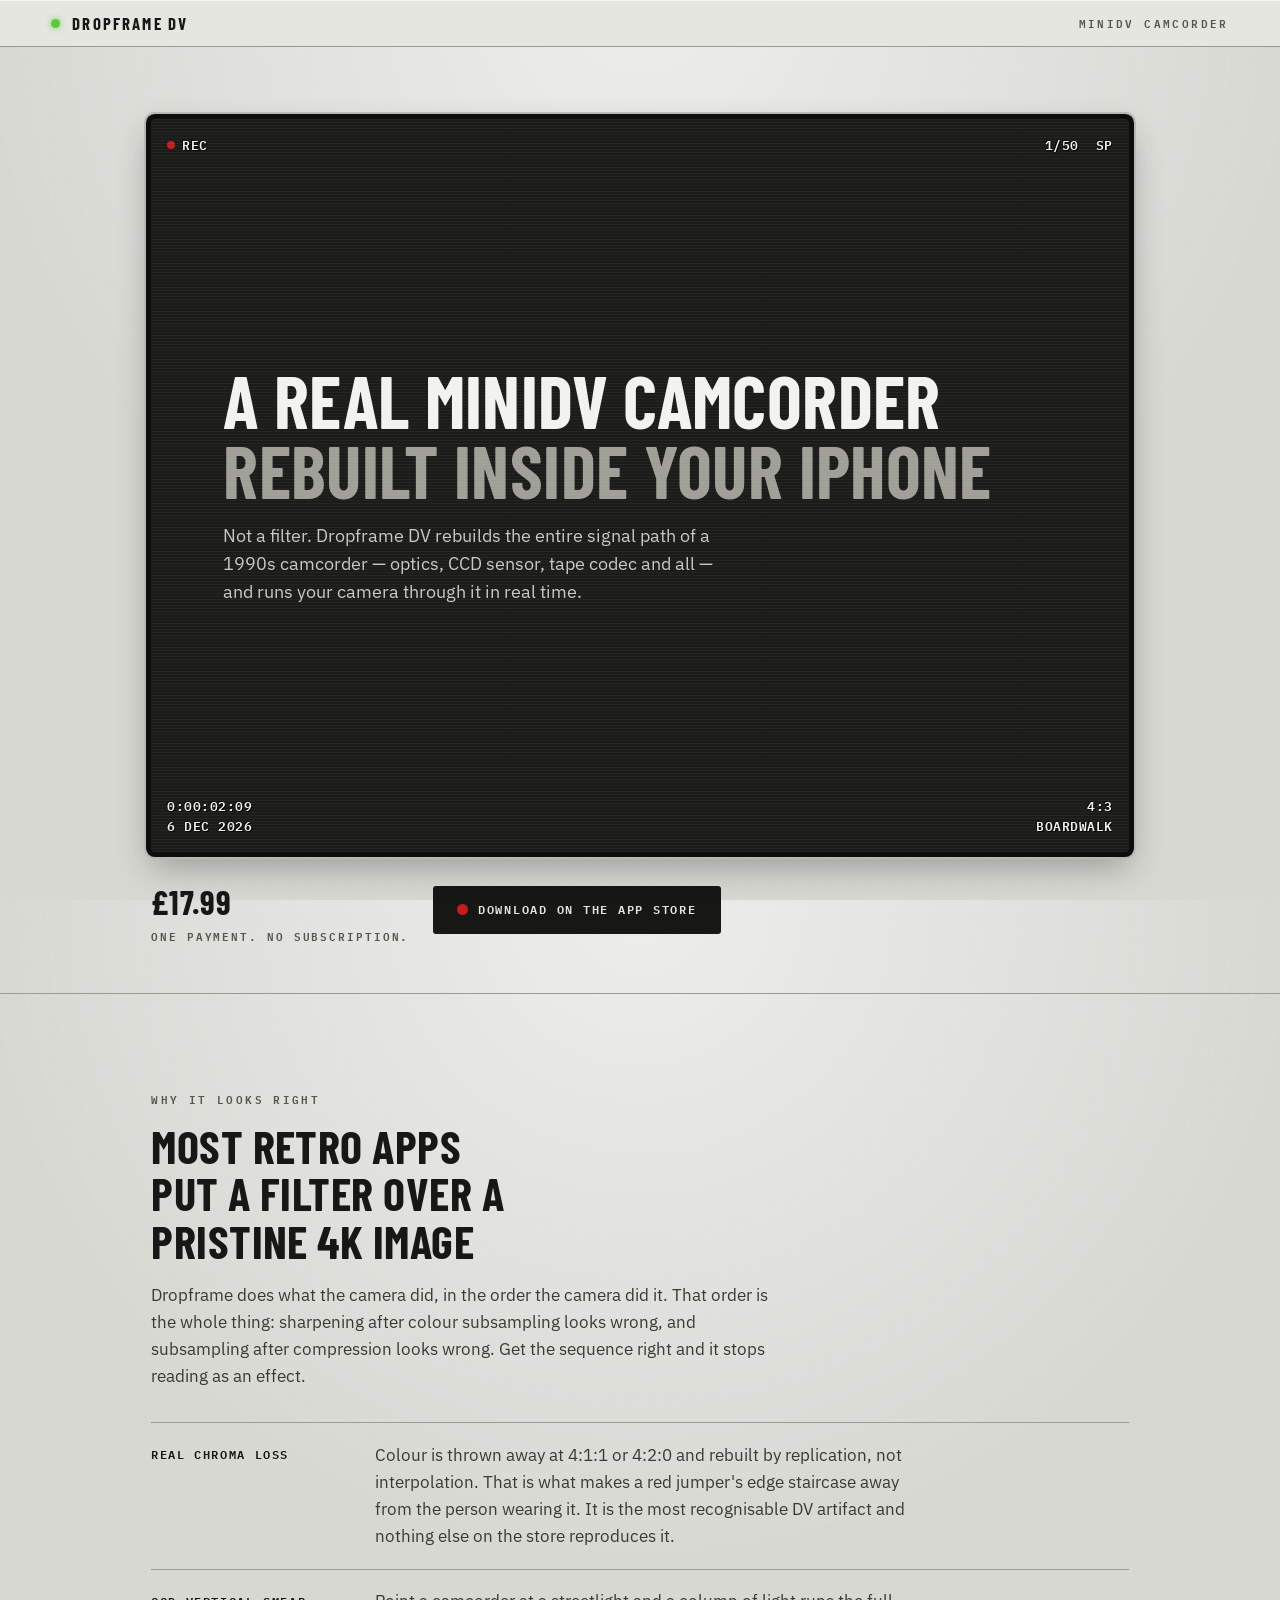
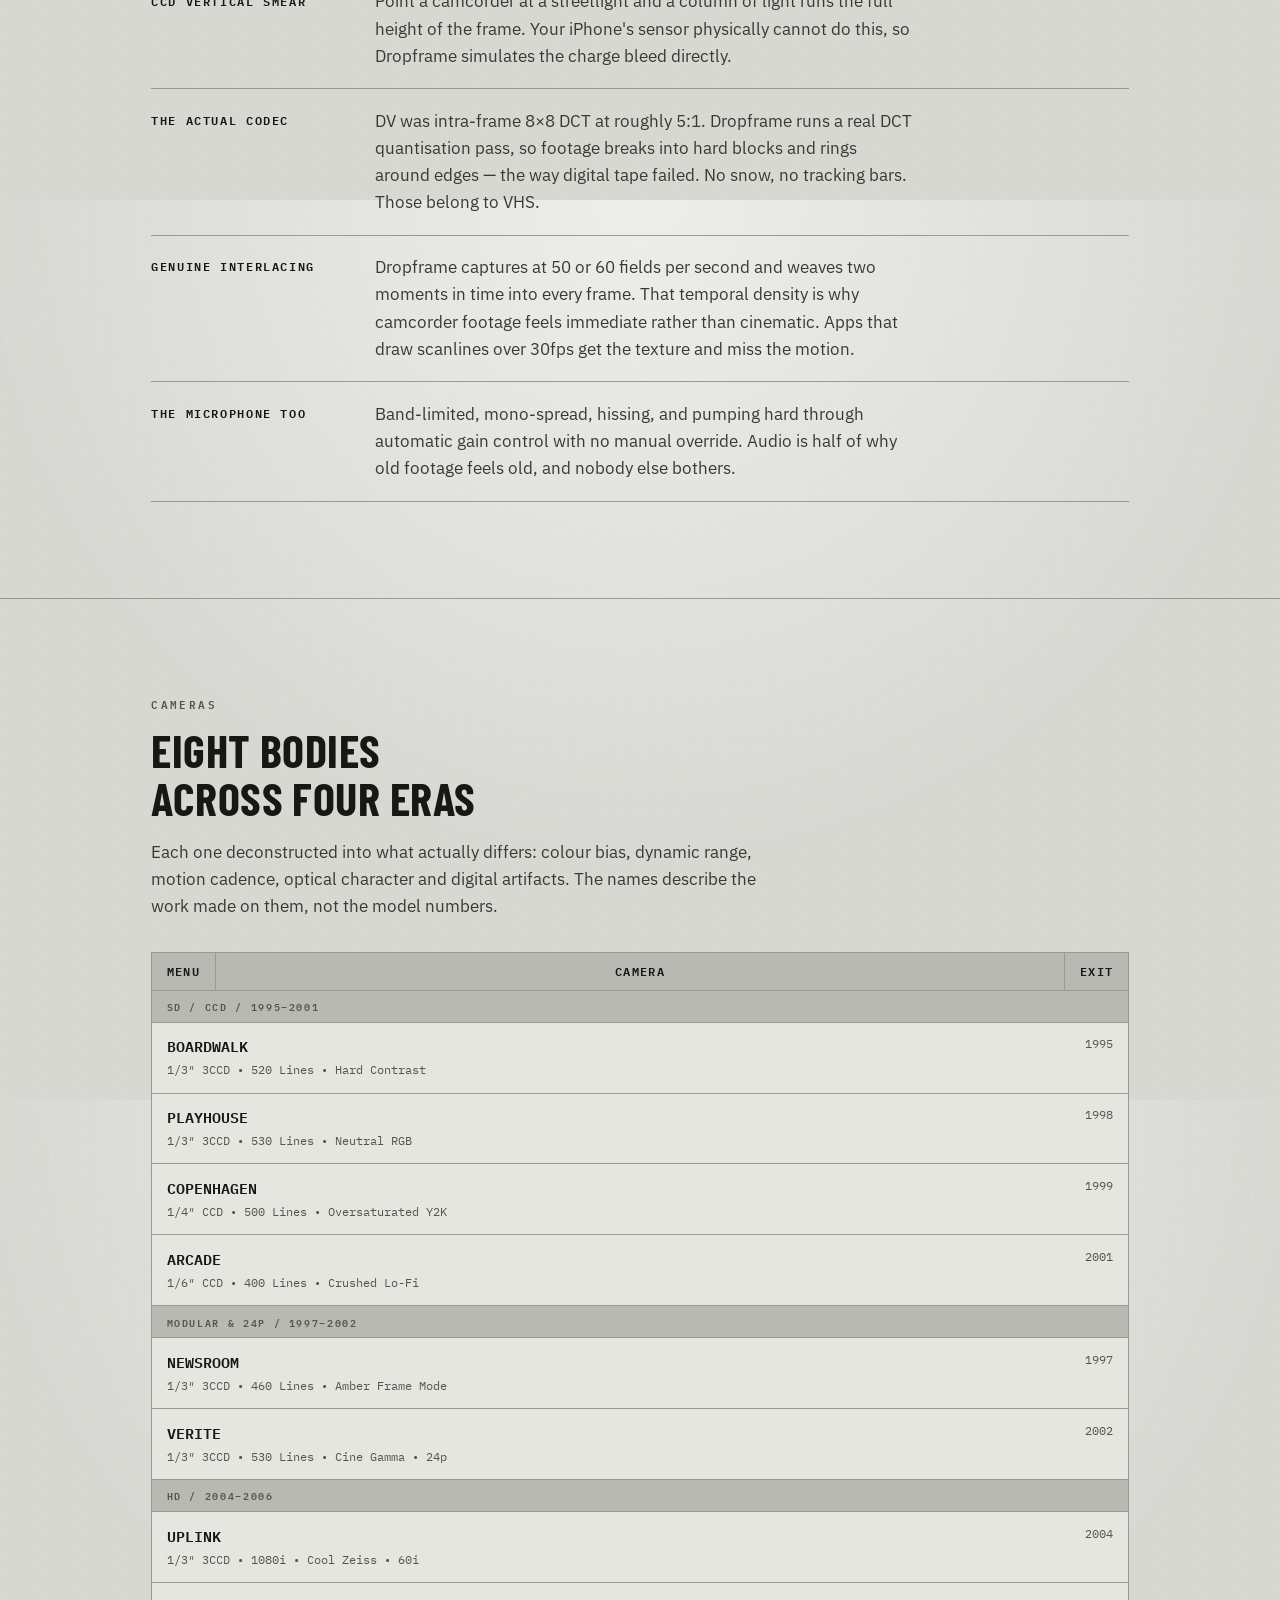
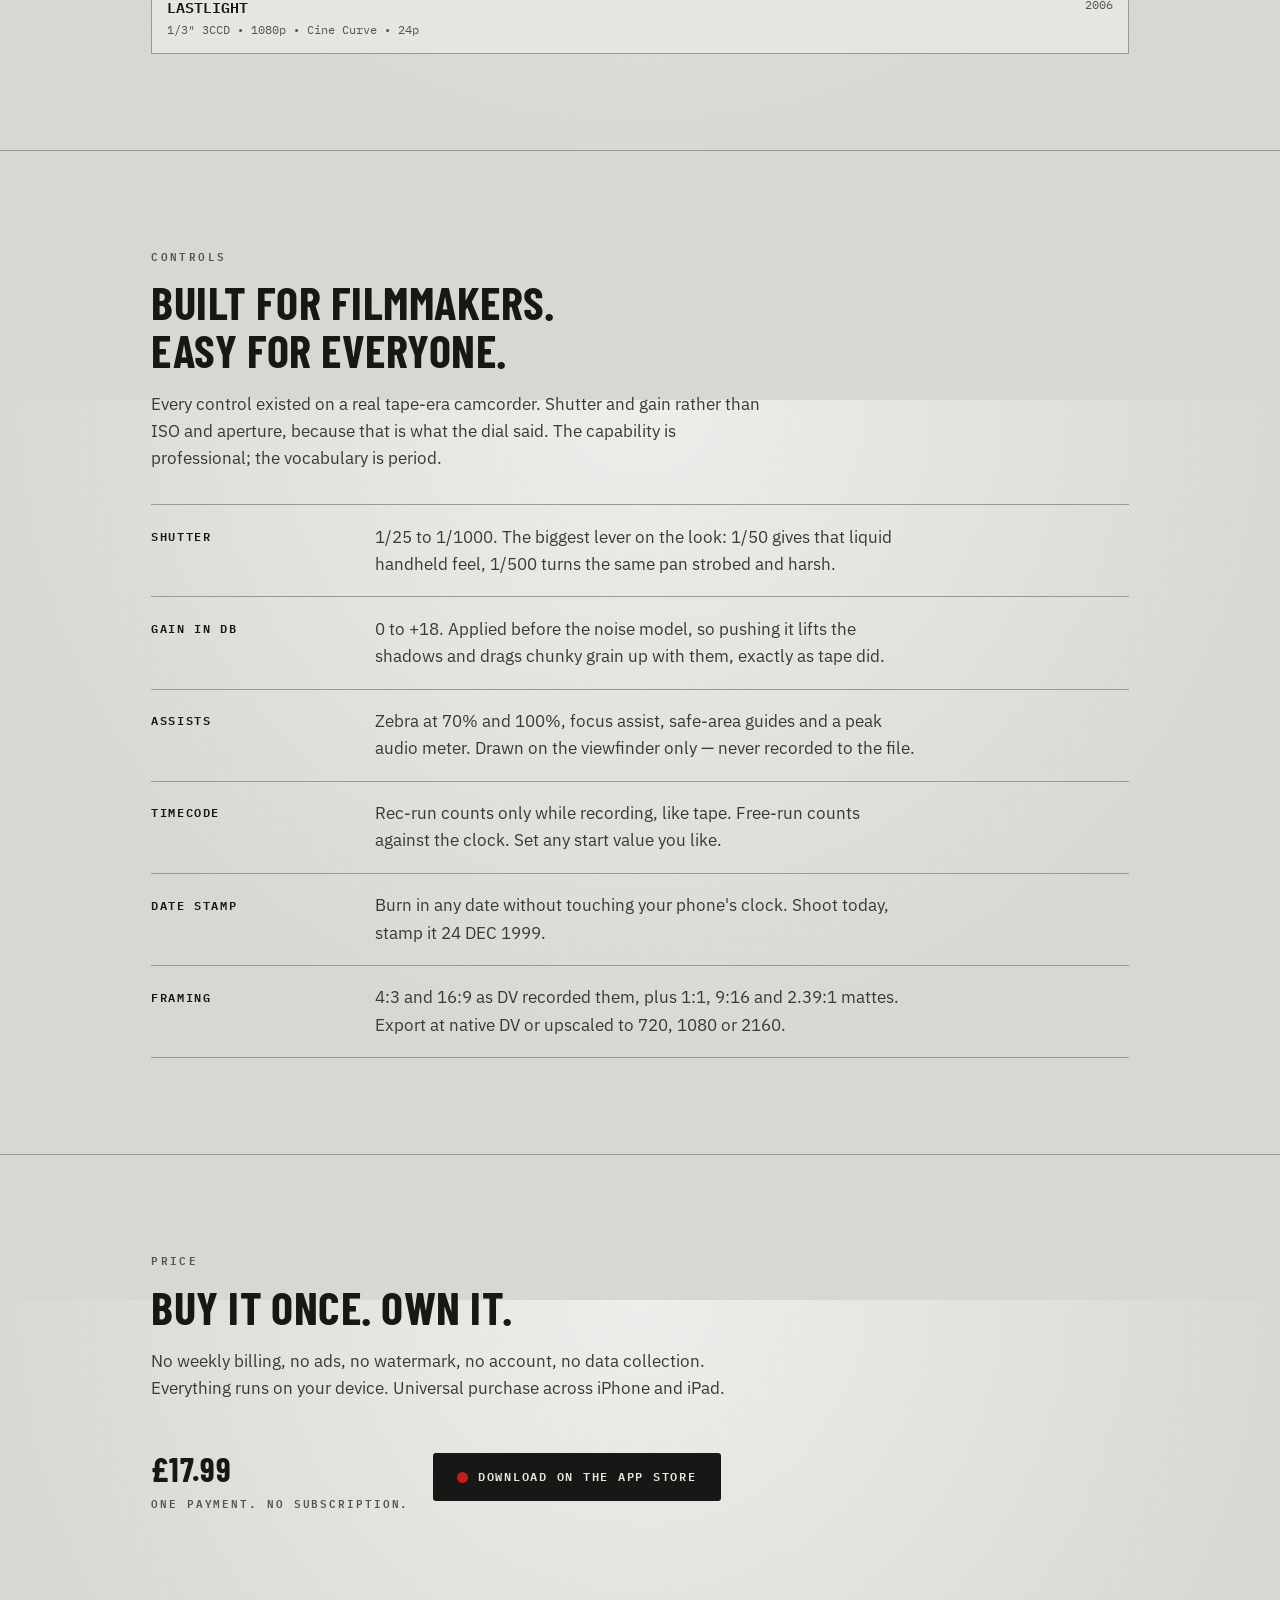
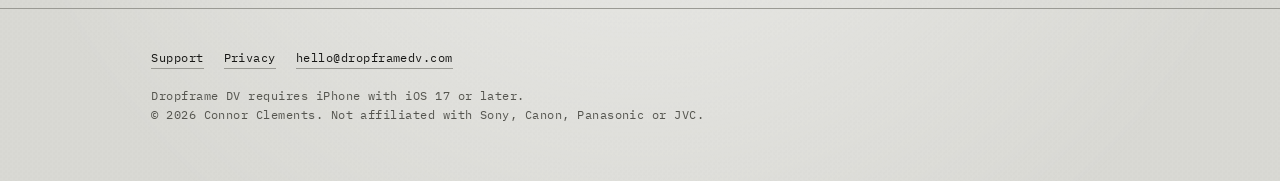
==== index.html @ 2341d496 "Create index.html" ====
<!DOCTYPE html>
<html lang="en-GB">
<head>
<meta charset="utf-8">
<meta name="viewport" content="width=device-width, initial-scale=1">
<title>Dropframe DV — a MiniDV camcorder for iPhone</title>
<meta name="description" content="Dropframe DV rebuilds the whole signal path of a 1990s camcorder — optics, CCD sensor, tape codec — and runs your iPhone camera through it in real time. Eight cameras. One payment.">
<link rel="canonical" href="https://dropframedv.com/">
<meta property="og:type" content="website">
<meta property="og:url" content="https://dropframedv.com/">
<meta property="og:title" content="Dropframe DV — a MiniDV camcorder for iPhone">
<meta property="og:description" content="Not a filter. Dropframe DV rebuilds the whole signal path of a 1990s camcorder and runs your iPhone camera through it in real time.">
<meta property="og:image" content="https://dropframedv.com/og.png">
<meta name="twitter:card" content="summary_large_image">
<link rel="preconnect" href="https://fonts.googleapis.com">
<link rel="preconnect" href="https://fonts.gstatic.com" crossorigin>
<link href="https://fonts.googleapis.com/css2?family=Barlow+Condensed:wght@600;700&family=IBM+Plex+Mono:wght@400;600&family=IBM+Plex+Sans:wght@400;500&display=swap" rel="stylesheet">
<link rel="stylesheet" href="styles.css">
</head>
<body>
<div class="status">
<span class="dot"></span><span class="name">Dropframe DV</span>
<span class="spacer"></span><span class="legend">MiniDV Camcorder</span>
</div>
<header class="hero"><div class="wrap">
<div class="panel viewfinder">
<div class="osd osd-tl"><span class="rec-dot"></span>REC</div>
<div class="osd osd-tr">1/50&nbsp;&nbsp;SP</div>
<h1>A real MiniDV camcorder<em>rebuilt inside your iPhone</em></h1>
<p class="lede">Not a filter. Dropframe DV rebuilds the entire signal path of a 1990s camcorder — optics, CCD sensor, tape codec and all — and runs your camera through it in real time.</p>
<div class="osd osd-bl"><span id="tc">0:00:00:00</span><br><span id="ds">9 AUG 2026</span></div>
<div class="osd osd-br">4:3<br>BOARDWALK</div>
</div>
<div class="buy">
<div class="price">£17.99<small>One payment. No subscription.</small></div>
<a class="btn" href="#"><span class="key"></span>Download on the App Store</a>
</div>
</div></header>
<section class="section"><div class="wrap">
<span class="legend">Why it looks right</span>
<h2>Most retro apps put a filter over a pristine 4K image</h2>
<p>Dropframe does what the camera did, in the order the camera did it. That order is the whole thing: sharpening after colour subsampling looks wrong, and subsampling after compression looks wrong. Get the sequence right and it stops reading as an effect.</p>
<dl class="specs">
<div class="spec"><dt>Real chroma loss</dt><dd>Colour is thrown away at 4:1:1 or 4:2:0 and rebuilt by replication, not interpolation. That is what makes a red jumper's edge staircase away from the person wearing it. It is the most recognisable DV artifact and nothing else on the store reproduces it.</dd></div>
<div class="spec"><dt>CCD vertical smear</dt><dd>Point a camcorder at a streetlight and a column of light runs the full height of the frame. Your iPhone's sensor physically cannot do this, so Dropframe simulates the charge bleed directly.</dd></div>
<div class="spec"><dt>The actual codec</dt><dd>DV was intra-frame 8×8 DCT at roughly 5:1. Dropframe runs a real DCT quantisation pass, so footage breaks into hard blocks and rings around edges — the way digital tape failed. No snow, no tracking bars. Those belong to VHS.</dd></div>
<div class="spec"><dt>Genuine interlacing</dt><dd>Dropframe captures at 50 or 60 fields per second and weaves two moments in time into every frame. That temporal density is why camcorder footage feels immediate rather than cinematic. Apps that draw scanlines over 30fps get the texture and miss the motion.</dd></div>
<div class="spec"><dt>The microphone too</dt><dd>Band-limited, mono-spread, hissing, and pumping hard through automatic gain control with no manual override. Audio is half of why old footage feels old, and nobody else bothers.</dd></div>
</dl>
</div></section>
<section class="section"><div class="wrap">
<span class="legend">Cameras</span>
<h2>Eight bodies across four eras</h2>
<p>Each one deconstructed into what actually differs: colour bias, dynamic range, motion cadence, optical character and digital artifacts. The names describe the work made on them, not the model numbers.</p>
<div class="menu">
<div class="menu-bar"><span>MENU</span><span class="mid">CAMERA</span><span>EXIT</span></div>
<div class="menu-group">SD / CCD / 1995–2001</div>
<div class="row"><span class="nm">BOARDWALK</span><span class="yr">1995</span><span class="sp">1/3″ 3CCD • 520 Lines • Hard Contrast</span></div>
<div class="row"><span class="nm">PLAYHOUSE</span><span class="yr">1998</span><span class="sp">1/3″ 3CCD • 530 Lines • Neutral RGB</span></div>
<div class="row"><span class="nm">COPENHAGEN</span><span class="yr">1999</span><span class="sp">1/4″ CCD • 500 Lines • Oversaturated Y2K</span></div>
<div class="row"><span class="nm">ARCADE</span><span class="yr">2001</span><span class="sp">1/6″ CCD • 400 Lines • Crushed Lo-Fi</span></div>
<div class="menu-group">Modular &amp; 24p / 1997–2002</div>
<div class="row"><span class="nm">NEWSROOM</span><span class="yr">1997</span><span class="sp">1/3″ 3CCD • 460 Lines • Amber Frame Mode</span></div>
<div class="row"><span class="nm">VERITE</span><span class="yr">2002</span><span class="sp">1/3″ 3CCD • 530 Lines • Cine Gamma • 24p</span></div>
<div class="menu-group">HD / 2004–2006</div>
<div class="row"><span class="nm">UPLINK</span><span class="yr">2004</span><span class="sp">1/3″ 3CCD • 1080i • Cool Zeiss • 60i</span></div>
<div class="row"><span class="nm">LASTLIGHT</span><span class="yr">2006</span><span class="sp">1/3″ 3CCD • 1080p • Cine Curve • 24p</span></div>
</div>
</div></section>
<section class="section"><div class="wrap">
<span class="legend">Controls</span>
<h2>Built for filmmakers. Easy for everyone.</h2>
<p>Every control existed on a real tape-era camcorder. Shutter and gain rather than ISO and aperture, because that is what the dial said. The capability is professional; the vocabulary is period.</p>
<dl class="specs">
<div class="spec"><dt>Shutter</dt><dd>1/25 to 1/1000. The biggest lever on the look: 1/50 gives that liquid handheld feel, 1/500 turns the same pan strobed and harsh.</dd></div>
<div class="spec"><dt>Gain in dB</dt><dd>0 to +18. Applied before the noise model, so pushing it lifts the shadows and drags chunky grain up with them, exactly as tape did.</dd></div>
<div class="spec"><dt>Assists</dt><dd>Zebra at 70% and 100%, focus assist, safe-area guides and a peak audio meter. Drawn on the viewfinder only — never recorded to the file.</dd></div>
<div class="spec"><dt>Timecode</dt><dd>Rec-run counts only while recording, like tape. Free-run counts against the clock. Set any start value you like.</dd></div>
<div class="spec"><dt>Date stamp</dt><dd>Burn in any date without touching your phone's clock. Shoot today, stamp it 24 DEC 1999.</dd></div>
<div class="spec"><dt>Framing</dt><dd>4:3 and 16:9 as DV recorded them, plus 1:1, 9:16 and 2.39:1 mattes. Export at native DV or upscaled to 720, 1080 or 2160.</dd></div>
</dl>
</div></section>
<section class="section"><div class="wrap">
<span class="legend">Price</span>
<h2>Buy it once. Own it.</h2>
<p>No weekly billing, no ads, no watermark, no account, no data collection. Everything runs on your device. Universal purchase across iPhone and iPad.</p>
<div class="buy"><div class="price">£17.99<small>One payment. No subscription.</small></div>
<a class="btn" href="#"><span class="key"></span>Download on the App Store</a></div>
</div></section>
<footer class="foot"><div class="wrap">
<div class="links"><a href="support.html">Support</a><a href="privacy.html">Privacy</a><a href="mailto:hello@dropframedv.com">hello@dropframedv.com</a></div>
<div>Dropframe DV requires iPhone with iOS 17 or later.</div>
<div>&copy; 2026 Connor Clements. Not affiliated with Sony, Canon, Panasonic or JVC.</div>
</div></footer>
<script>
(function () {
  var el = document.getElementById('tc');
  if (!el || window.matchMedia('(prefers-reduced-motion: reduce)').matches) return;
  var f = 0;
  setInterval(function () {
    f += 1;
    var fps = 25, fr = f % fps, s = Math.floor(f / fps) % 60,
        m = Math.floor(f / (fps * 60)) % 60, h = Math.floor(f / (fps * 3600));
    el.textContent = h + ':' + String(m).padStart(2, '0') + ':' +
                     String(s).padStart(2, '0') + ':' + String(fr).padStart(2, '0');
  }, 1000 / 25);
  var d = document.getElementById('ds');
  if (d) {
    var n = new Date();
    var mo = ['JAN','FEB','MAR','APR','MAY','JUN','JUL','AUG','SEP','OCT','NOV','DEC'];
    d.textContent = n.getDate() + ' ' + mo[n.getMonth()] + ' ' + n.getFullYear();
  }
})();
</script>
</body>
</html>
---- styles.css ----
:root {
  --shell: #d7d7d2; --shell-hi: #e6e6e1; --shell-lo: #b9b9b3; --shell-edge: #9a9a94;
  --tape: #1b1b19; --tape-edge: #0d0d0c;
  --ink: #171715; --ink-soft: #55554f; --ink-video: #f2f2ee;
  --rec: #c41e1a; --led: #5bc93a;
  --gutter: clamp(1.25rem, 4vw, 3.5rem); --measure: 62ch;
}
* { box-sizing: border-box; }
html { scroll-behavior: smooth; }
@media (prefers-reduced-motion: reduce) {
  html { scroll-behavior: auto; }
  *, *::before, *::after { animation: none !important; transition: none !important; }
}
body {
  margin: 0; background: var(--shell);
  background-image:
    radial-gradient(circle at 50% 0%, rgba(255,255,255,.55), transparent 60%),
    repeating-conic-gradient(rgba(255,255,255,.045) 0% 25%, transparent 0% 50%);
  background-size: 100% 900px, 5px 5px;
  color: var(--ink);
  font-family: "IBM Plex Sans", system-ui, sans-serif;
  font-size: 17px; line-height: 1.6; -webkit-font-smoothing: antialiased;
}
.wrap { max-width: 1080px; margin: 0 auto; padding: 0 var(--gutter); }
.legend { font-family: "IBM Plex Mono", monospace; font-size: .68rem; font-weight: 600;
  letter-spacing: .22em; text-transform: uppercase; color: var(--ink-soft); }
.status { position: sticky; top: 0; z-index: 50; display: flex; align-items: center;
  gap: .75rem; padding: .6rem var(--gutter); background: var(--shell-hi);
  border-bottom: 1px solid var(--shell-edge); box-shadow: 0 1px 0 rgba(255,255,255,.7) inset; }
.status .dot { width: 9px; height: 9px; border-radius: 50%; background: var(--led);
  box-shadow: 0 0 7px rgba(91,201,58,.8); }
.status .name { font-family: "Barlow Condensed", sans-serif; font-weight: 700;
  font-size: 1.05rem; letter-spacing: .13em; text-transform: uppercase; }
.status .spacer { flex: 1; }
.panel { position: relative; background: var(--tape); color: var(--ink-video);
  border-radius: 4px; overflow: hidden;
  box-shadow: 0 0 0 5px var(--tape-edge), 0 0 0 7px var(--shell-lo), 0 14px 34px rgba(0,0,0,.3); }
.panel::after { content: ""; position: absolute; inset: 0; pointer-events: none;
  background: repeating-linear-gradient(to bottom, rgba(255,255,255,.045) 0 1px, transparent 1px 3px); }
.hero { padding: clamp(2rem, 6vw, 4.5rem) 0 clamp(1.5rem, 4vw, 3rem); }
.viewfinder { aspect-ratio: 4 / 3; display: flex; flex-direction: column;
  justify-content: center; padding: clamp(2rem, 6vw, 4.5rem); }
@media (max-width: 620px) { .viewfinder { aspect-ratio: 3 / 4; } }
.osd { position: absolute; font-family: "IBM Plex Mono", monospace;
  font-size: clamp(.66rem, 1.5vw, .84rem); font-weight: 600; letter-spacing: .04em;
  text-shadow: 1px 1px 0 rgba(0,0,0,.95), -1px -1px 0 rgba(0,0,0,.7); line-height: 1.5; }
.osd-tl { top: 1rem; left: 1rem; display: flex; align-items: center; gap: .45rem; }
.osd-tr { top: 1rem; right: 1rem; }
.osd-bl { bottom: 1rem; left: 1rem; }
.osd-br { bottom: 1rem; right: 1rem; text-align: right; }
.rec-dot { width: 8px; height: 8px; border-radius: 50%; background: var(--rec);
  animation: blink 1s steps(1, end) infinite; }
@keyframes blink { 0%, 50% { opacity: 1; } 50.01%, 100% { opacity: .18; } }
.hero h1 { font-family: "Barlow Condensed", sans-serif; font-weight: 700;
  font-size: clamp(2.1rem, 7vw, 4.6rem); line-height: .96; letter-spacing: .005em;
  text-transform: uppercase; margin: 0 0 1rem; text-wrap: balance; }
.hero h1 em { font-style: normal; color: #9f9f98; display: block; }
.hero p.lede { max-width: 46ch; margin: 0; font-size: clamp(.95rem, 2vw, 1.1rem); color: #c9c9c2; }
.buy { display: flex; flex-wrap: wrap; align-items: center; gap: 1rem 1.5rem; padding: 1.4rem 0 0; }
.price { font-family: "Barlow Condensed", sans-serif; font-weight: 700; font-size: 2.1rem; letter-spacing: .02em; }
.price small { display: block; font-family: "IBM Plex Mono", monospace; font-size: .66rem;
  font-weight: 600; letter-spacing: .18em; text-transform: uppercase; color: var(--ink-soft); }
.btn { display: inline-flex; align-items: center; gap: .6rem; padding: .85rem 1.5rem;
  background: var(--ink); color: var(--shell-hi); border: none; border-radius: 3px;
  font-family: "IBM Plex Mono", monospace; font-size: .78rem; font-weight: 600;
  letter-spacing: .14em; text-transform: uppercase; text-decoration: none;
  transition: transform .12s ease, background .12s ease; }
.btn:hover { background: #000; transform: translateY(-1px); }
.btn:focus-visible { outline: 3px solid var(--rec); outline-offset: 3px; }
.btn .key { width: 11px; height: 11px; border-radius: 50%; background: var(--rec); }
.section { padding: clamp(3rem, 8vw, 6rem) 0; border-top: 1px solid var(--shell-edge); }
.section > .wrap > .legend { display: block; margin-bottom: .9rem; }
.section h2 { font-family: "Barlow Condensed", sans-serif; font-weight: 700;
  font-size: clamp(1.7rem, 4.5vw, 2.9rem); line-height: 1.02; letter-spacing: .01em;
  text-transform: uppercase; margin: 0 0 1.1rem; max-width: 22ch; text-wrap: balance; }
.section p { max-width: var(--measure); color: #3a3a35; }
.specs { margin: 2rem 0 0; border-top: 1px solid var(--shell-edge); }
.spec { display: grid; grid-template-columns: 12rem 1fr; gap: 0 2rem; padding: 1.15rem 0;
  border-bottom: 1px solid var(--shell-edge); }
@media (max-width: 640px) { .spec { grid-template-columns: 1fr; gap: .3rem; } }
.spec dt { font-family: "IBM Plex Mono", monospace; font-size: .72rem; font-weight: 600;
  letter-spacing: .14em; text-transform: uppercase; color: var(--ink); padding-top: .2rem; }
.spec dd { margin: 0; color: #3a3a35; max-width: 54ch; }
.menu { margin-top: 2rem; }
.menu-bar { display: flex; align-items: center; background: var(--shell-lo);
  border: 1px solid var(--shell-edge); border-bottom: none;
  font-family: "IBM Plex Mono", monospace; font-size: .74rem; font-weight: 600; letter-spacing: .12em; }
.menu-bar span { padding: .55rem .9rem; }
.menu-bar .mid { flex: 1; text-align: center; border-left: 1px solid var(--shell-edge);
  border-right: 1px solid var(--shell-edge); }
.menu-group { background: var(--shell-lo); border: 1px solid var(--shell-edge);
  border-bottom: none; padding: .45rem .9rem; font-family: "IBM Plex Mono", monospace;
  font-size: .64rem; font-weight: 600; letter-spacing: .16em; text-transform: uppercase; color: var(--ink-soft); }
.row { display: grid; grid-template-columns: 1fr auto; gap: .15rem 1rem; padding: .8rem .9rem;
  background: var(--shell-hi); border: 1px solid var(--shell-edge); border-bottom: none; }
.row:last-child { border-bottom: 1px solid var(--shell-edge); }
.row .nm { font-family: "IBM Plex Mono", monospace; font-size: .92rem; font-weight: 600; }
.row .yr { font-family: "IBM Plex Mono", monospace; font-size: .74rem; color: var(--ink-soft); }
.row .sp { grid-column: 1 / -1; font-family: "IBM Plex Mono", monospace; font-size: .72rem; color: var(--ink-soft); }
.foot { padding: 2.5rem 0 3.5rem; border-top: 1px solid var(--shell-edge);
  font-family: "IBM Plex Mono", monospace; font-size: .74rem; letter-spacing: .04em; color: var(--ink-soft); }
.foot a { color: var(--ink); text-decoration: none; border-bottom: 1px solid var(--shell-edge); }
.foot a:hover { border-color: var(--ink); }
.foot .links { display: flex; flex-wrap: wrap; gap: 1.25rem; margin-bottom: 1.1rem; }
.doc { padding: clamp(2rem, 6vw, 4rem) 0 5rem; }
.doc h1 { font-family: "Barlow Condensed", sans-serif; font-weight: 700;
  font-size: clamp(2rem, 6vw, 3.2rem); text-transform: uppercase; letter-spacing: .01em; margin: 0 0 .4rem; }
.doc h2 { font-family: "Barlow Condensed", sans-serif; font-weight: 700; font-size: 1.4rem;
  text-transform: uppercase; letter-spacing: .04em; margin: 2.4rem 0 .6rem; }
.doc p, .doc li { max-width: var(--measure); color: #33332e; }
.doc ul { padding-left: 1.1rem; }
.doc li { margin-bottom: .4rem; }
.doc .updated { font-family: "IBM Plex Mono", monospace; font-size: .74rem; color: var(--ink-soft); }
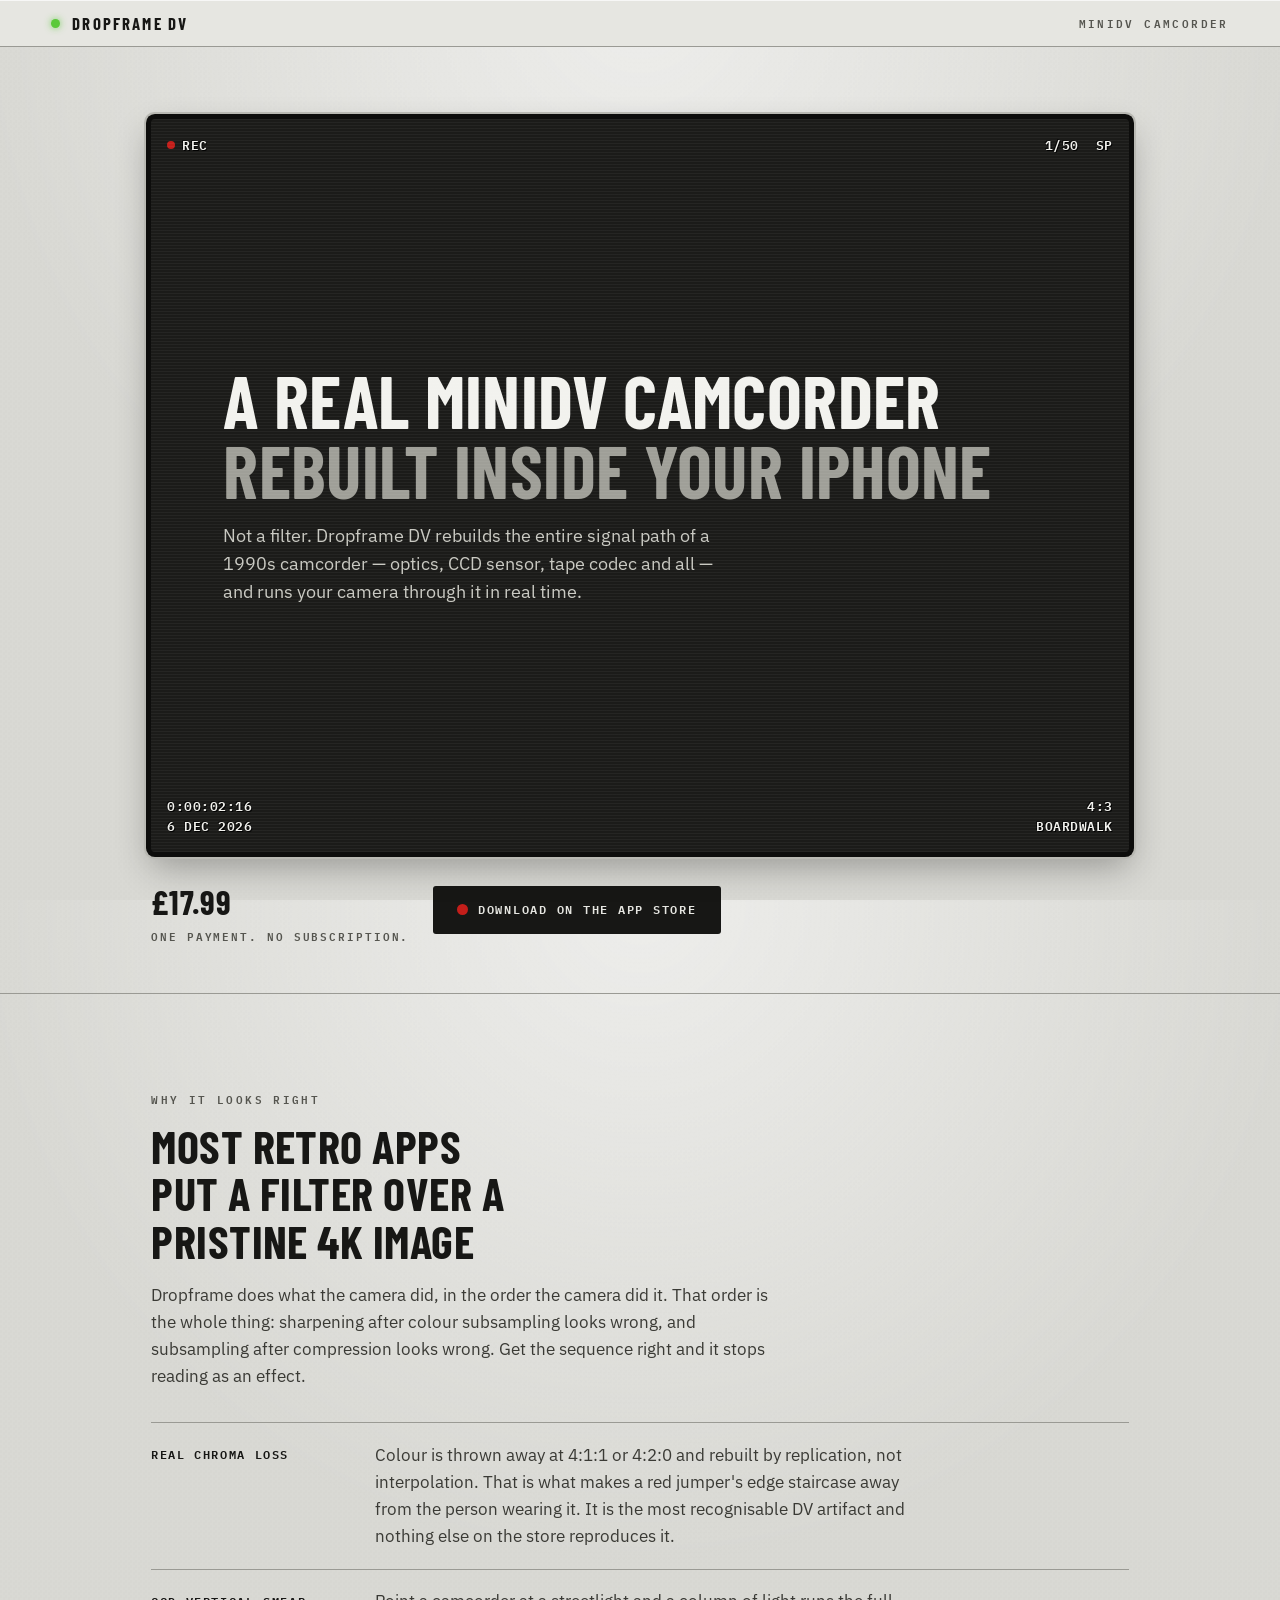
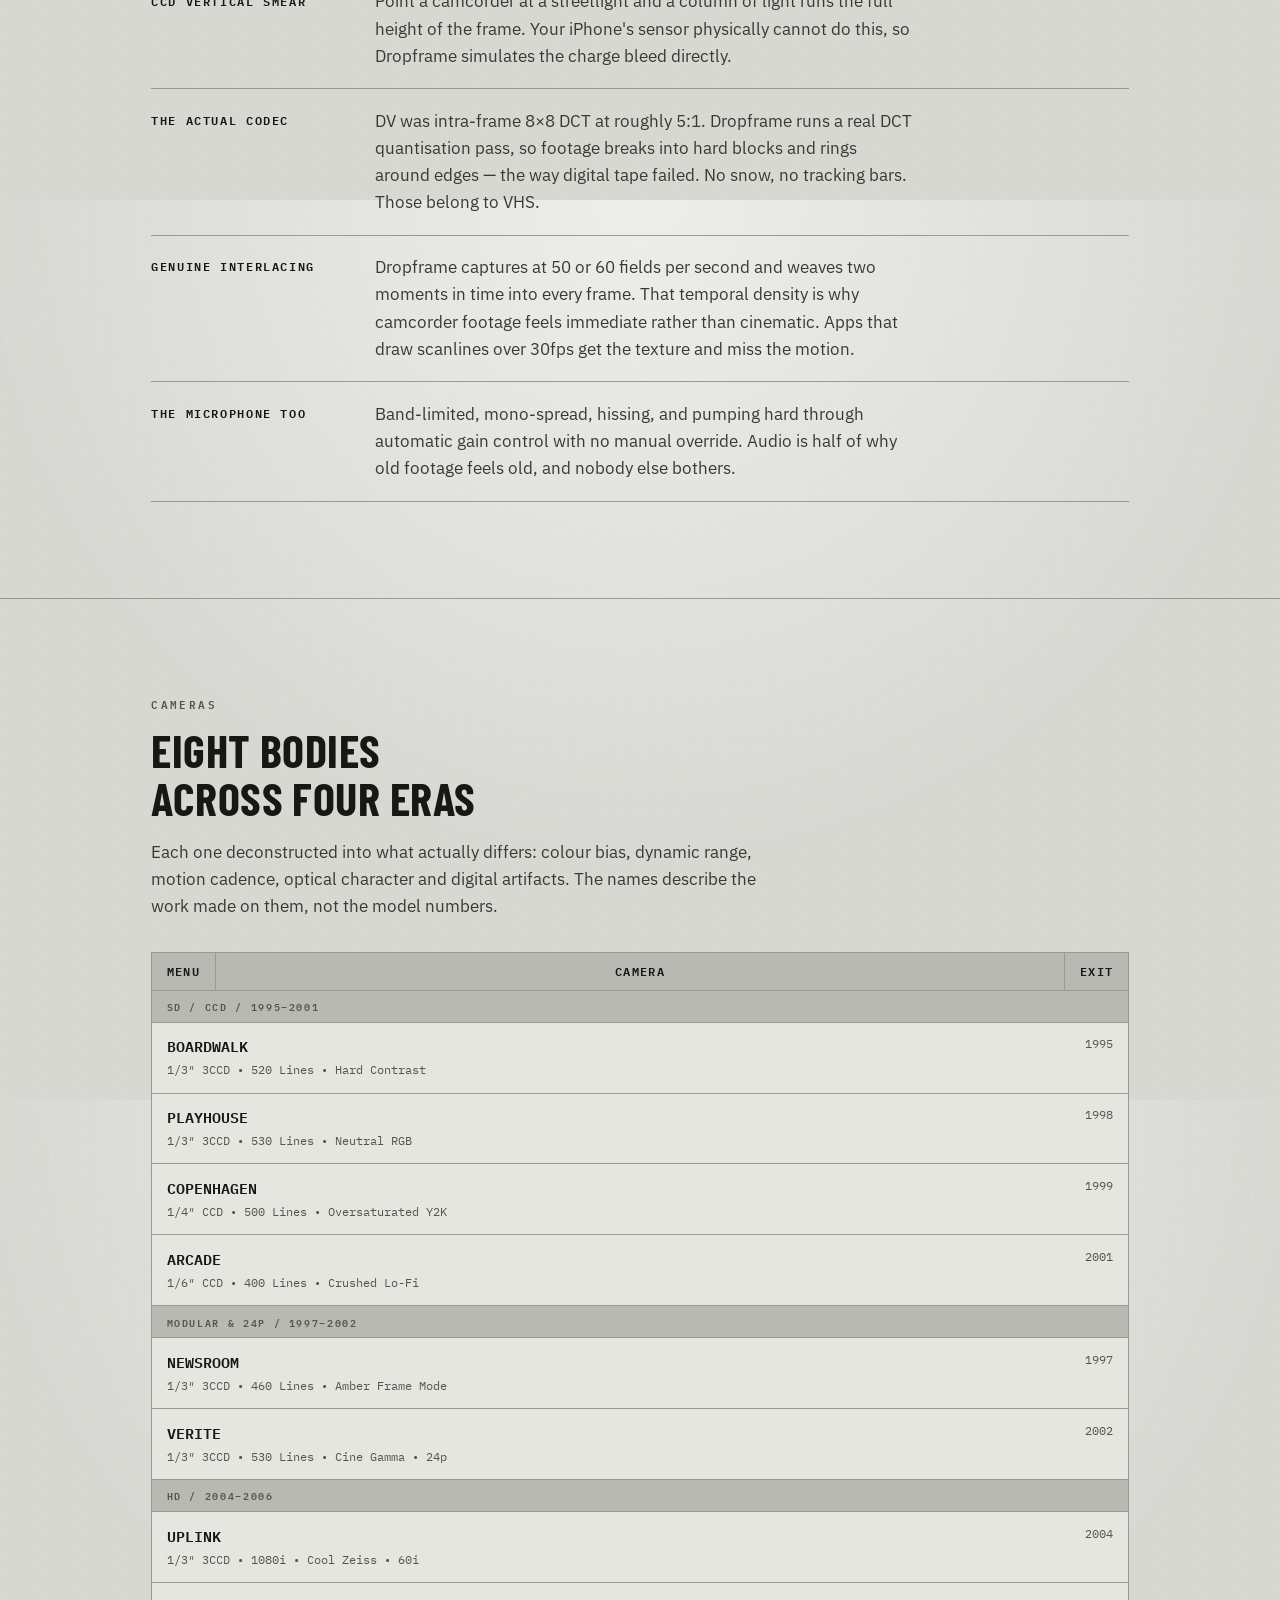
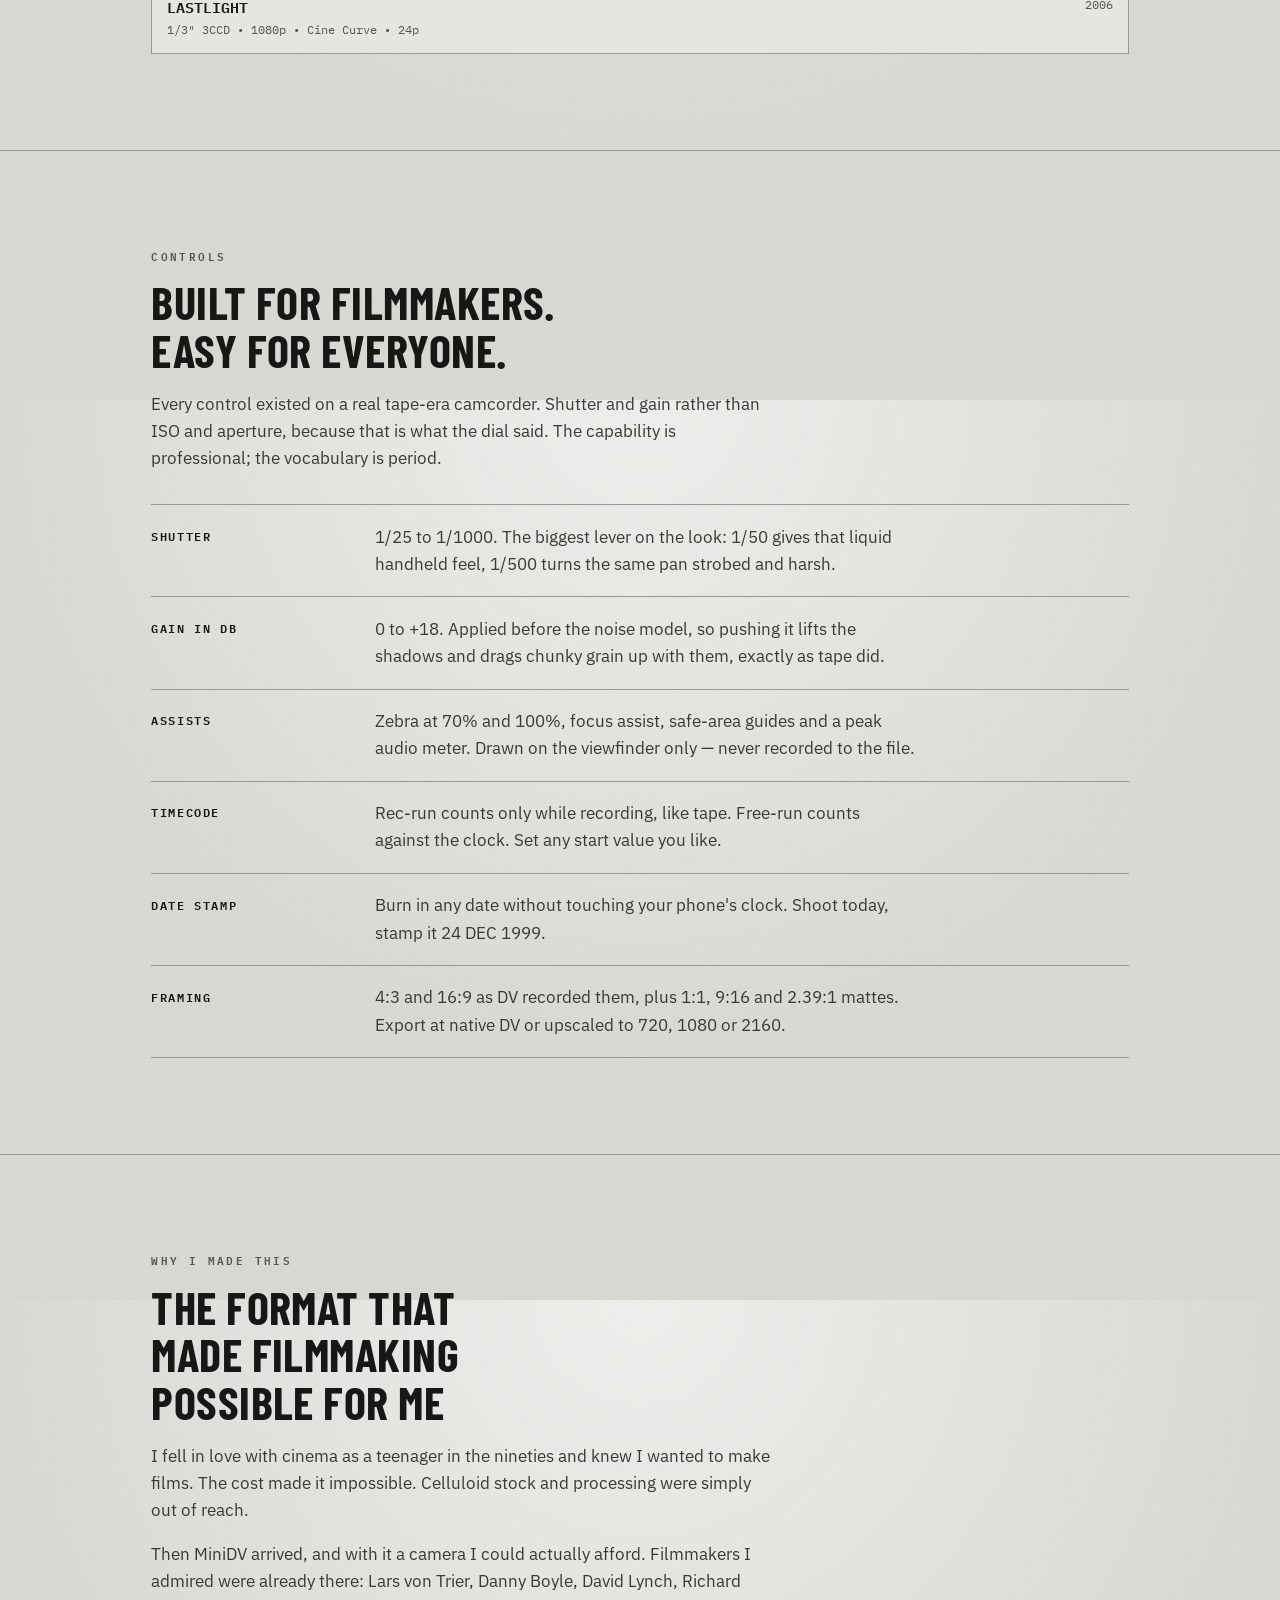
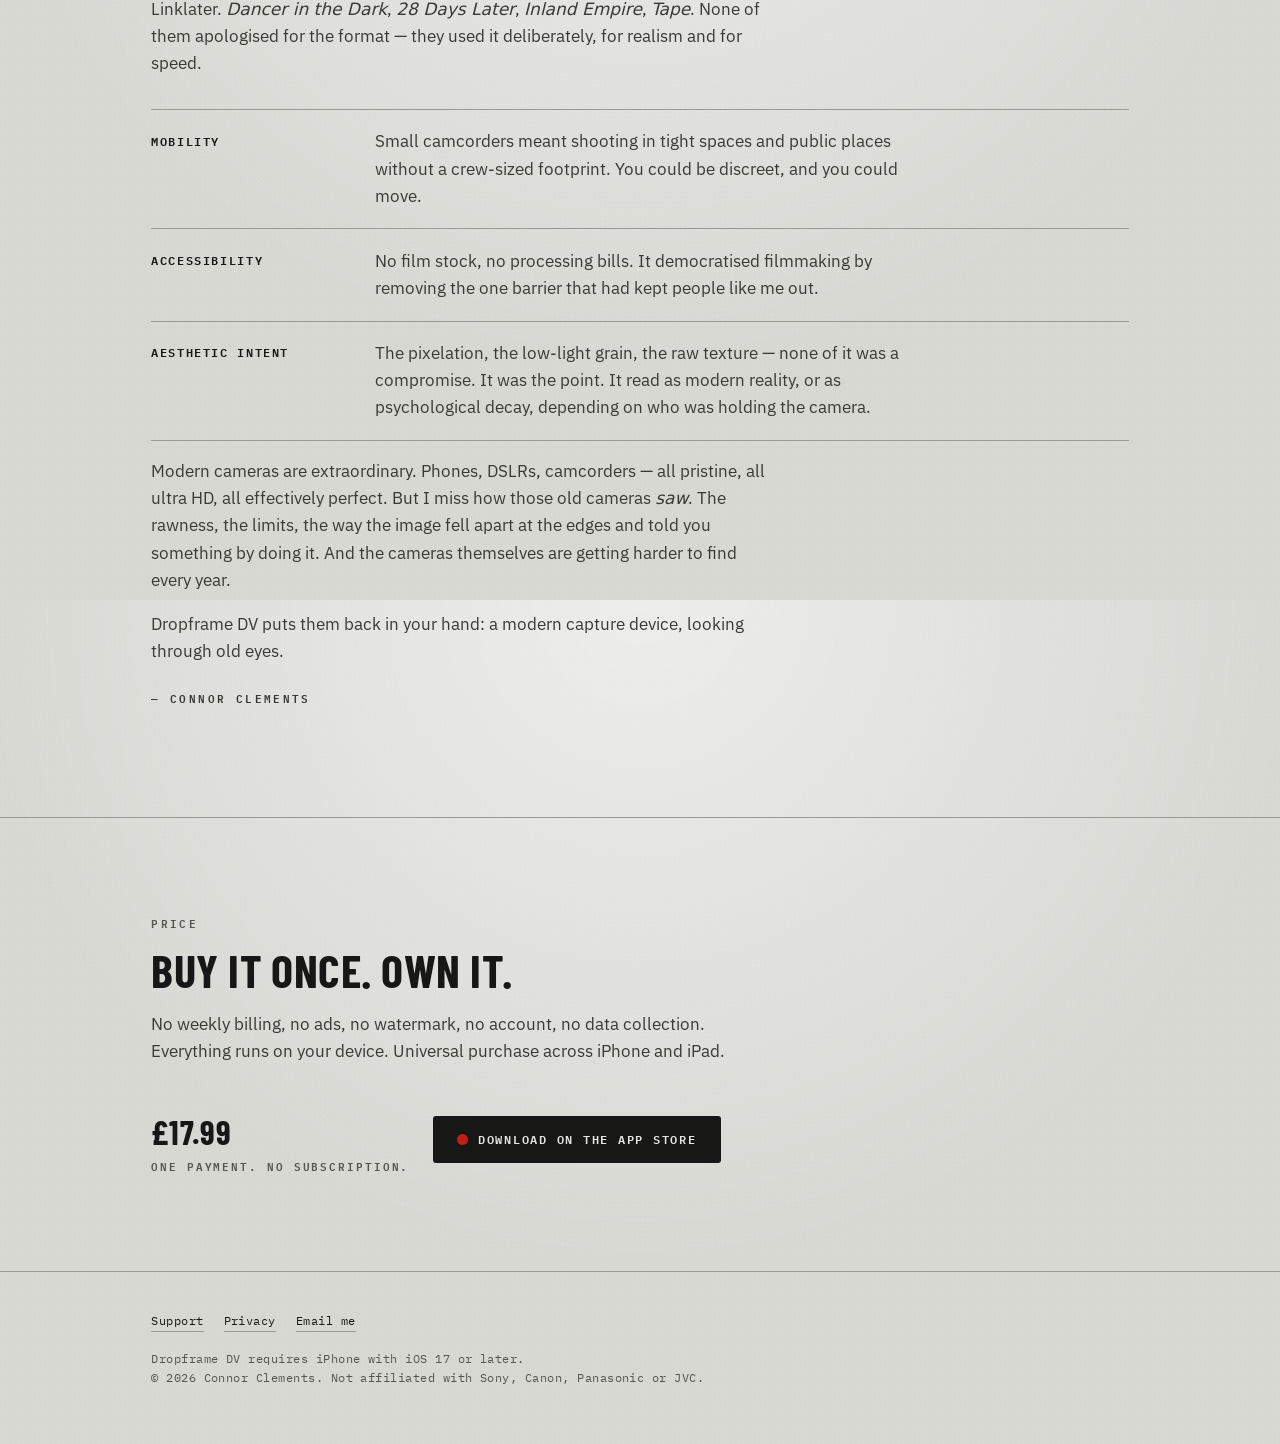
==== commit 599da0a8: "Update index.html" ====
--- a/index.html
+++ b/index.html
@@ -81,6 +81,20 @@
 </dl>
 </div></section>
 <section class="section"><div class="wrap">
+<span class="legend">Why I made this</span>
+<h2>The format that made filmmaking possible for me</h2>
+<p>I fell in love with cinema as a teenager in the nineties and knew I wanted to make films. The cost made it impossible. Celluloid stock and processing were simply out of reach.</p>
+<p>Then MiniDV arrived, and with it a camera I could actually afford. Filmmakers I admired were already there: Lars von Trier, Danny Boyle, David Lynch, Richard Linklater. <em>Dancer in the Dark</em>, <em>28 Days Later</em>, <em>Inland Empire</em>, <em>Tape</em>. None of them apologised for the format — they used it deliberately, for realism and for speed.</p>
+<dl class="specs">
+<div class="spec"><dt>Mobility</dt><dd>Small camcorders meant shooting in tight spaces and public places without a crew-sized footprint. You could be discreet, and you could move.</dd></div>
+<div class="spec"><dt>Accessibility</dt><dd>No film stock, no processing bills. It democratised filmmaking by removing the one barrier that had kept people like me out.</dd></div>
+<div class="spec"><dt>Aesthetic intent</dt><dd>The pixelation, the low-light grain, the raw texture — none of it was a compromise. It was the point. It read as modern reality, or as psychological decay, depending on who was holding the camera.</dd></div>
+</dl>
+<p>Modern cameras are extraordinary. Phones, DSLRs, camcorders — all pristine, all ultra HD, all effectively perfect. But I miss how those old cameras <em>saw</em>. The rawness, the limits, the way the image fell apart at the edges and told you something by doing it. And the cameras themselves are getting harder to find every year.</p>
+<p>Dropframe DV puts them back in your hand: a modern capture device, looking through old eyes.</p>
+<p class="legend" style="display:block;margin-top:1.5rem">— Connor Clements</p>
+</div></section>
+<section class="section"><div class="wrap">
 <span class="legend">Price</span>
 <h2>Buy it once. Own it.</h2>
 <p>No weekly billing, no ads, no watermark, no account, no data collection. Everything runs on your device. Universal purchase across iPhone and iPad.</p>
@@ -88,7 +102,7 @@
 <a class="btn" href="#"><span class="key"></span>Download on the App Store</a></div>
 </div></section>
 <footer class="foot"><div class="wrap">
-<div class="links"><a href="support.html">Support</a><a href="privacy.html">Privacy</a><a href="mailto:hello@dropframedv.com">hello@dropframedv.com</a></div>
+<div class="links"><a href="support.html">Support</a><a href="privacy.html">Privacy</a><a class="mailme" href="#">Email me</a></div>
 <div>Dropframe DV requires iPhone with iOS 17 or later.</div>
 <div>&copy; 2026 Connor Clements. Not affiliated with Sony, Canon, Panasonic or JVC.</div>
 </div></footer>
@@ -112,5 +126,13 @@
   }
 })();
 </script>
+<script>
+(function(){
+  var u = 'connorclements', d = 'hotmail' + '.' + 'com';
+  document.querySelectorAll('.mailme').forEach(function(a){
+    a.href = 'mailto:' + u + '@' + d;
+  });
+})();
+</script>
 </body>
 </html>
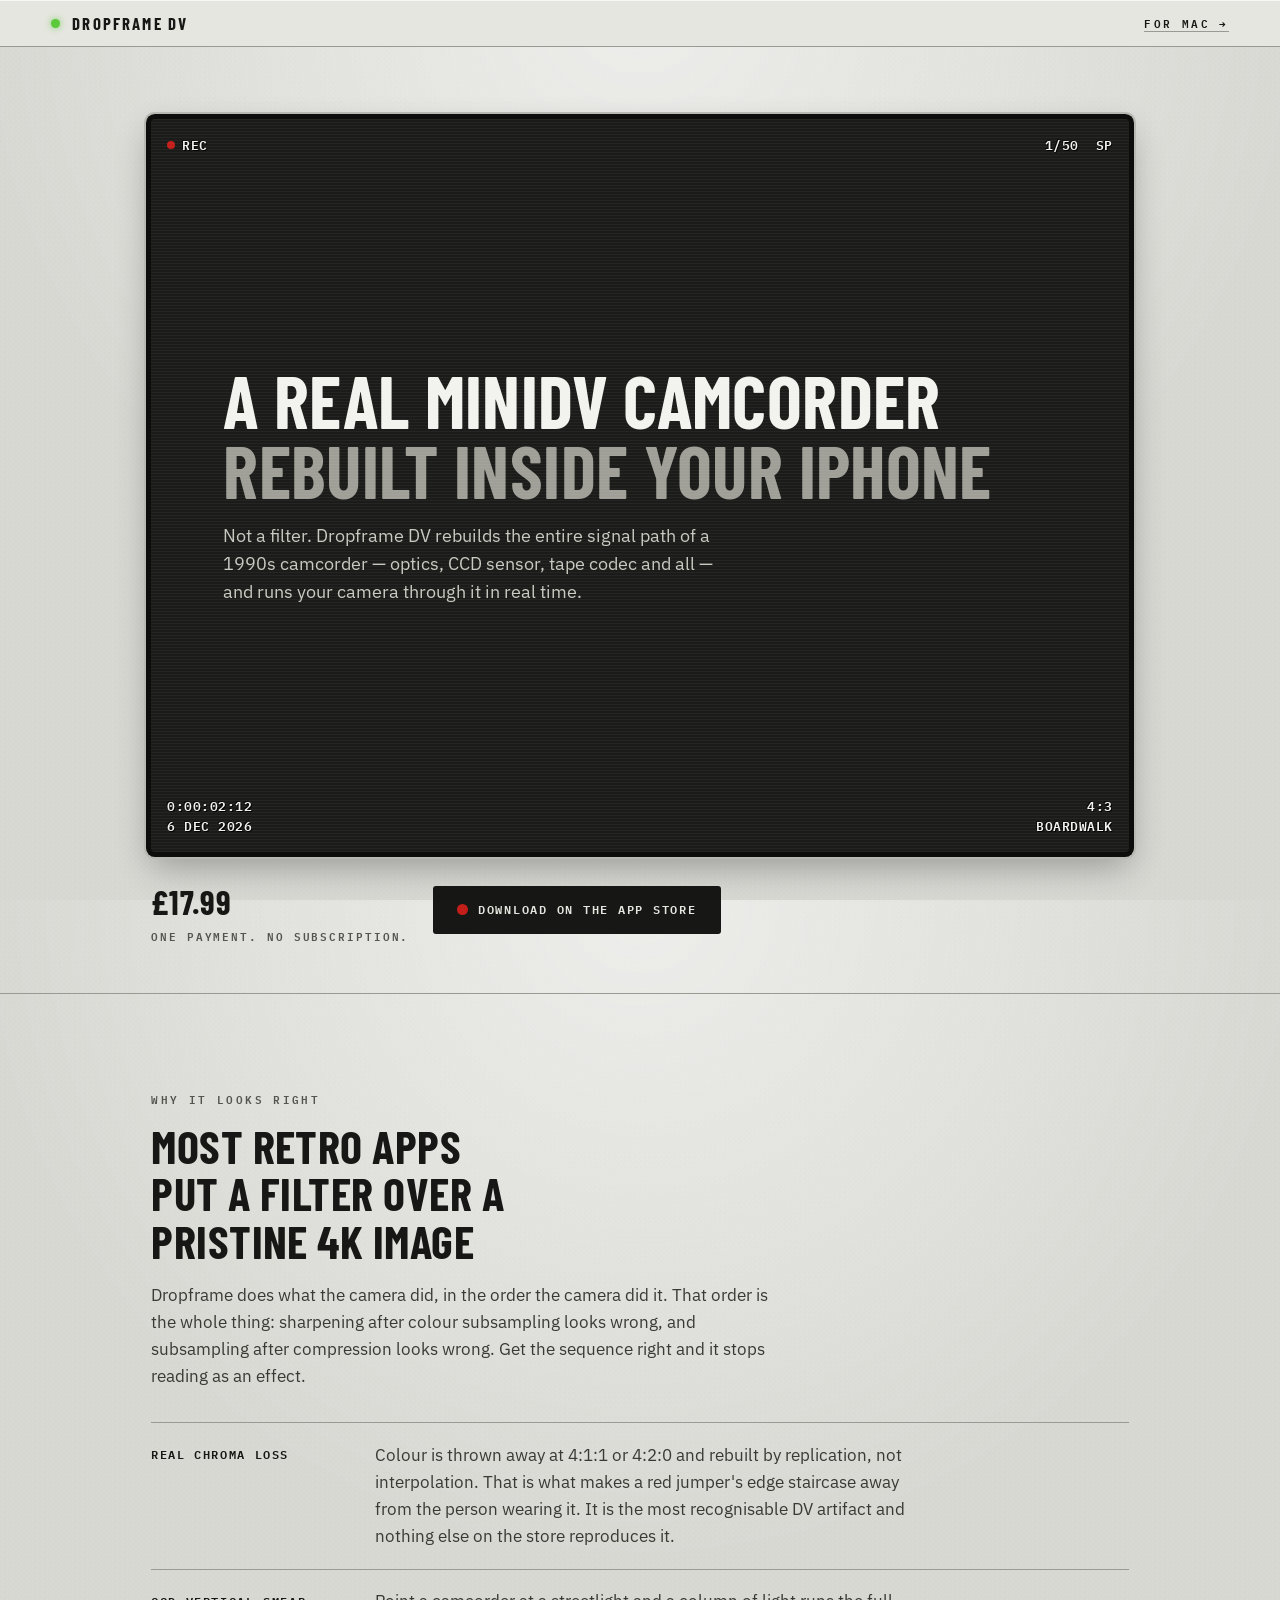
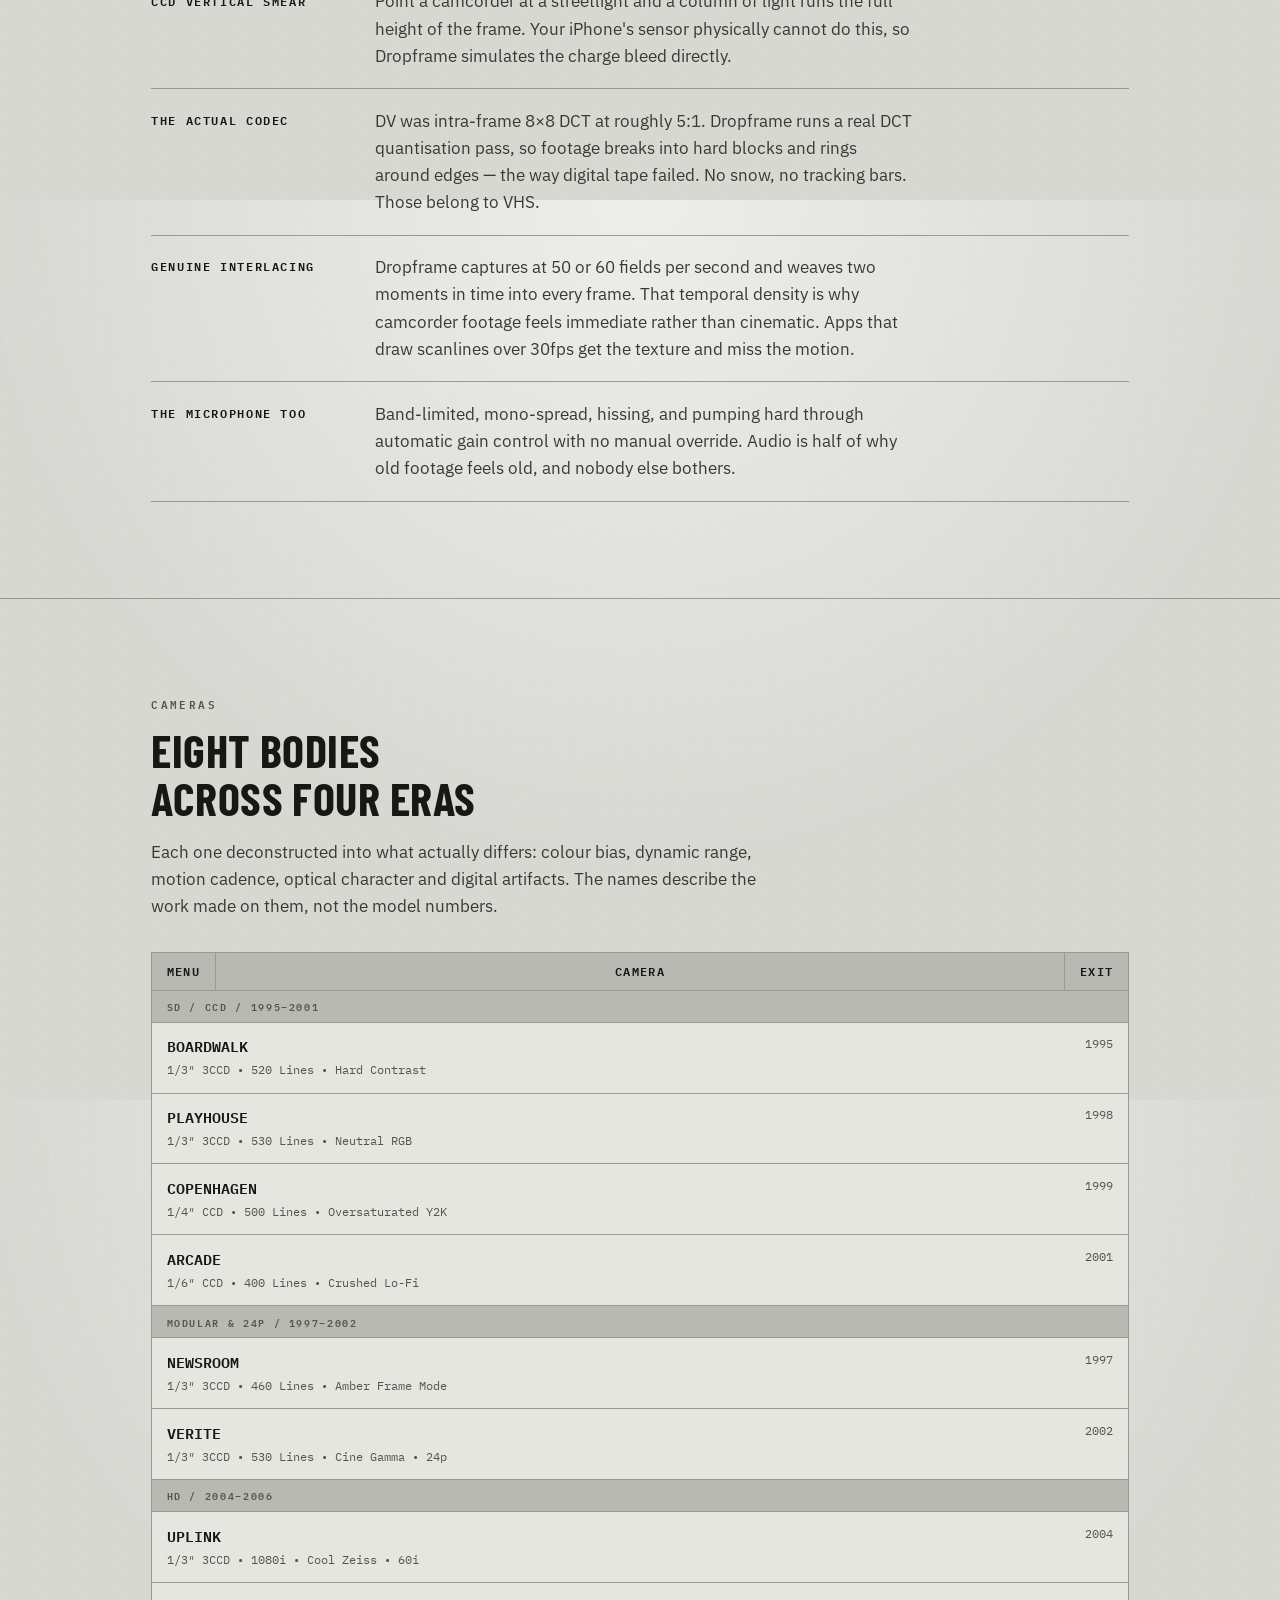
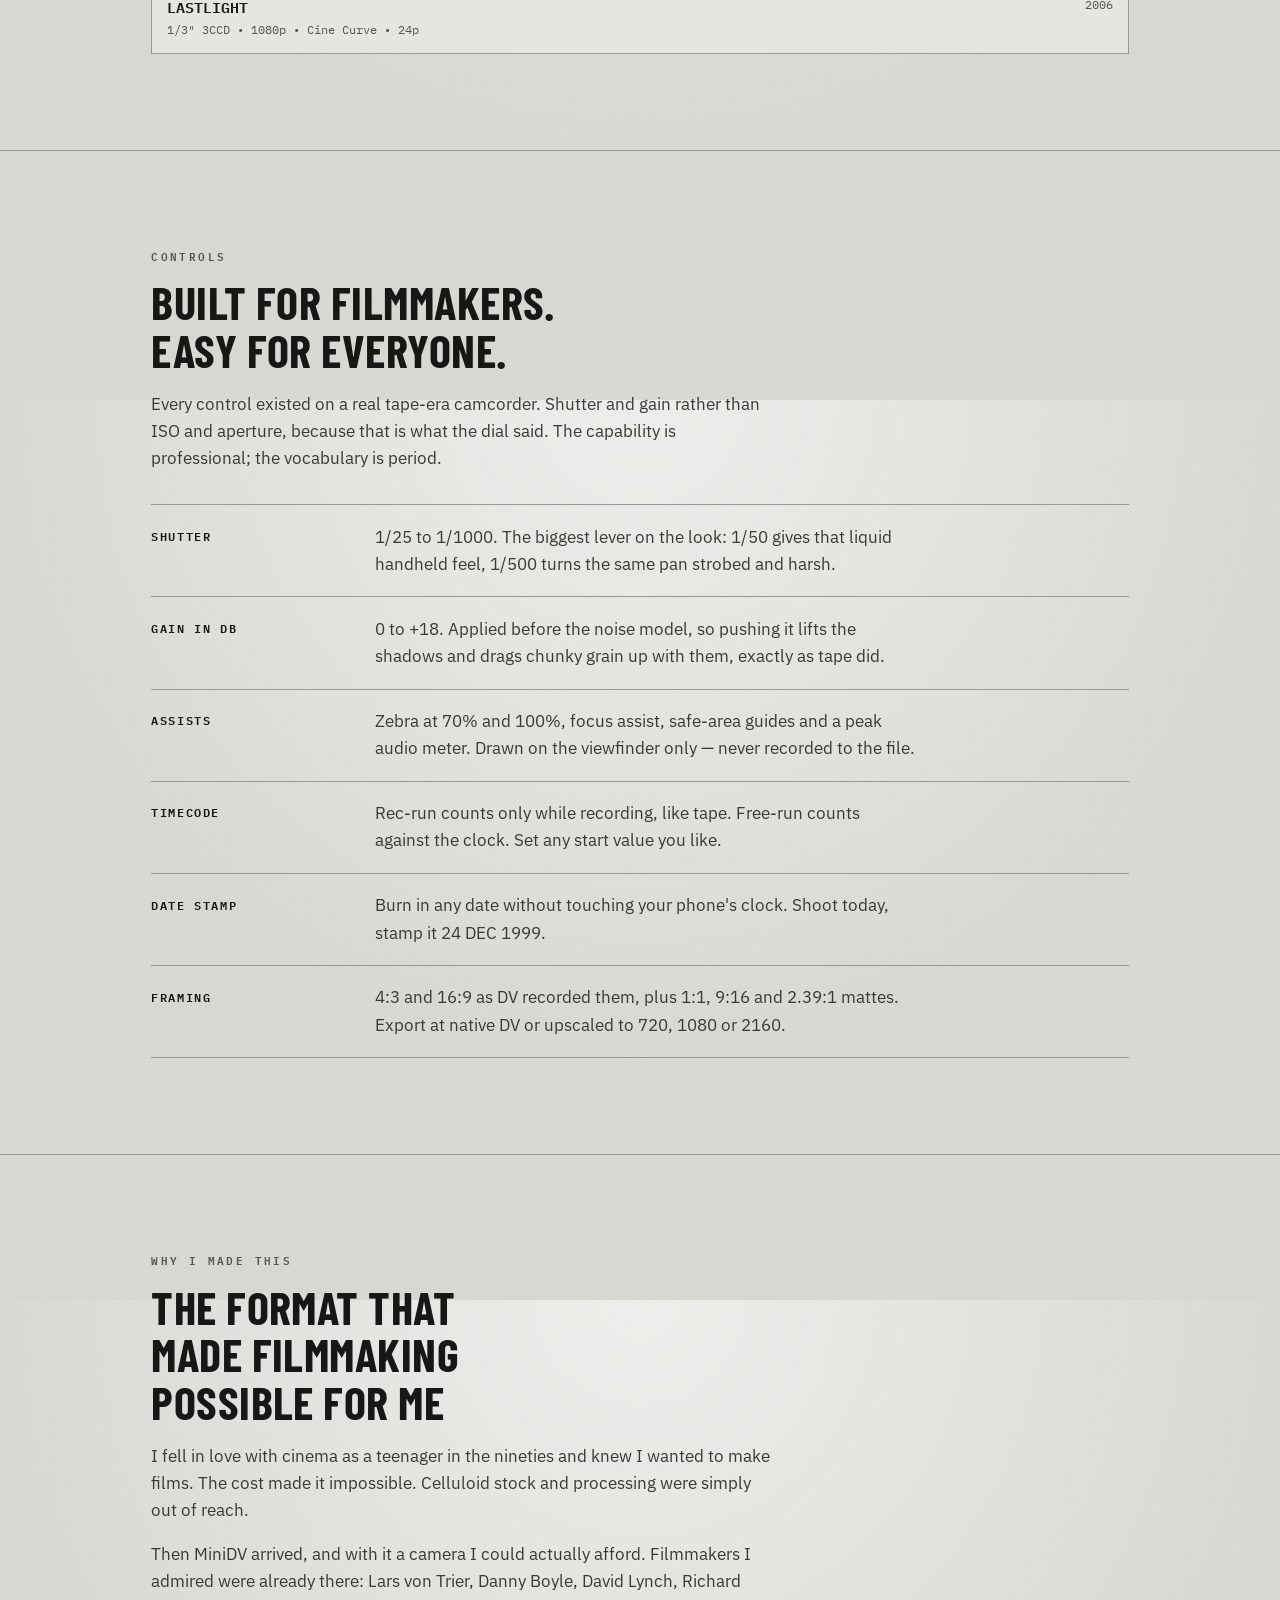
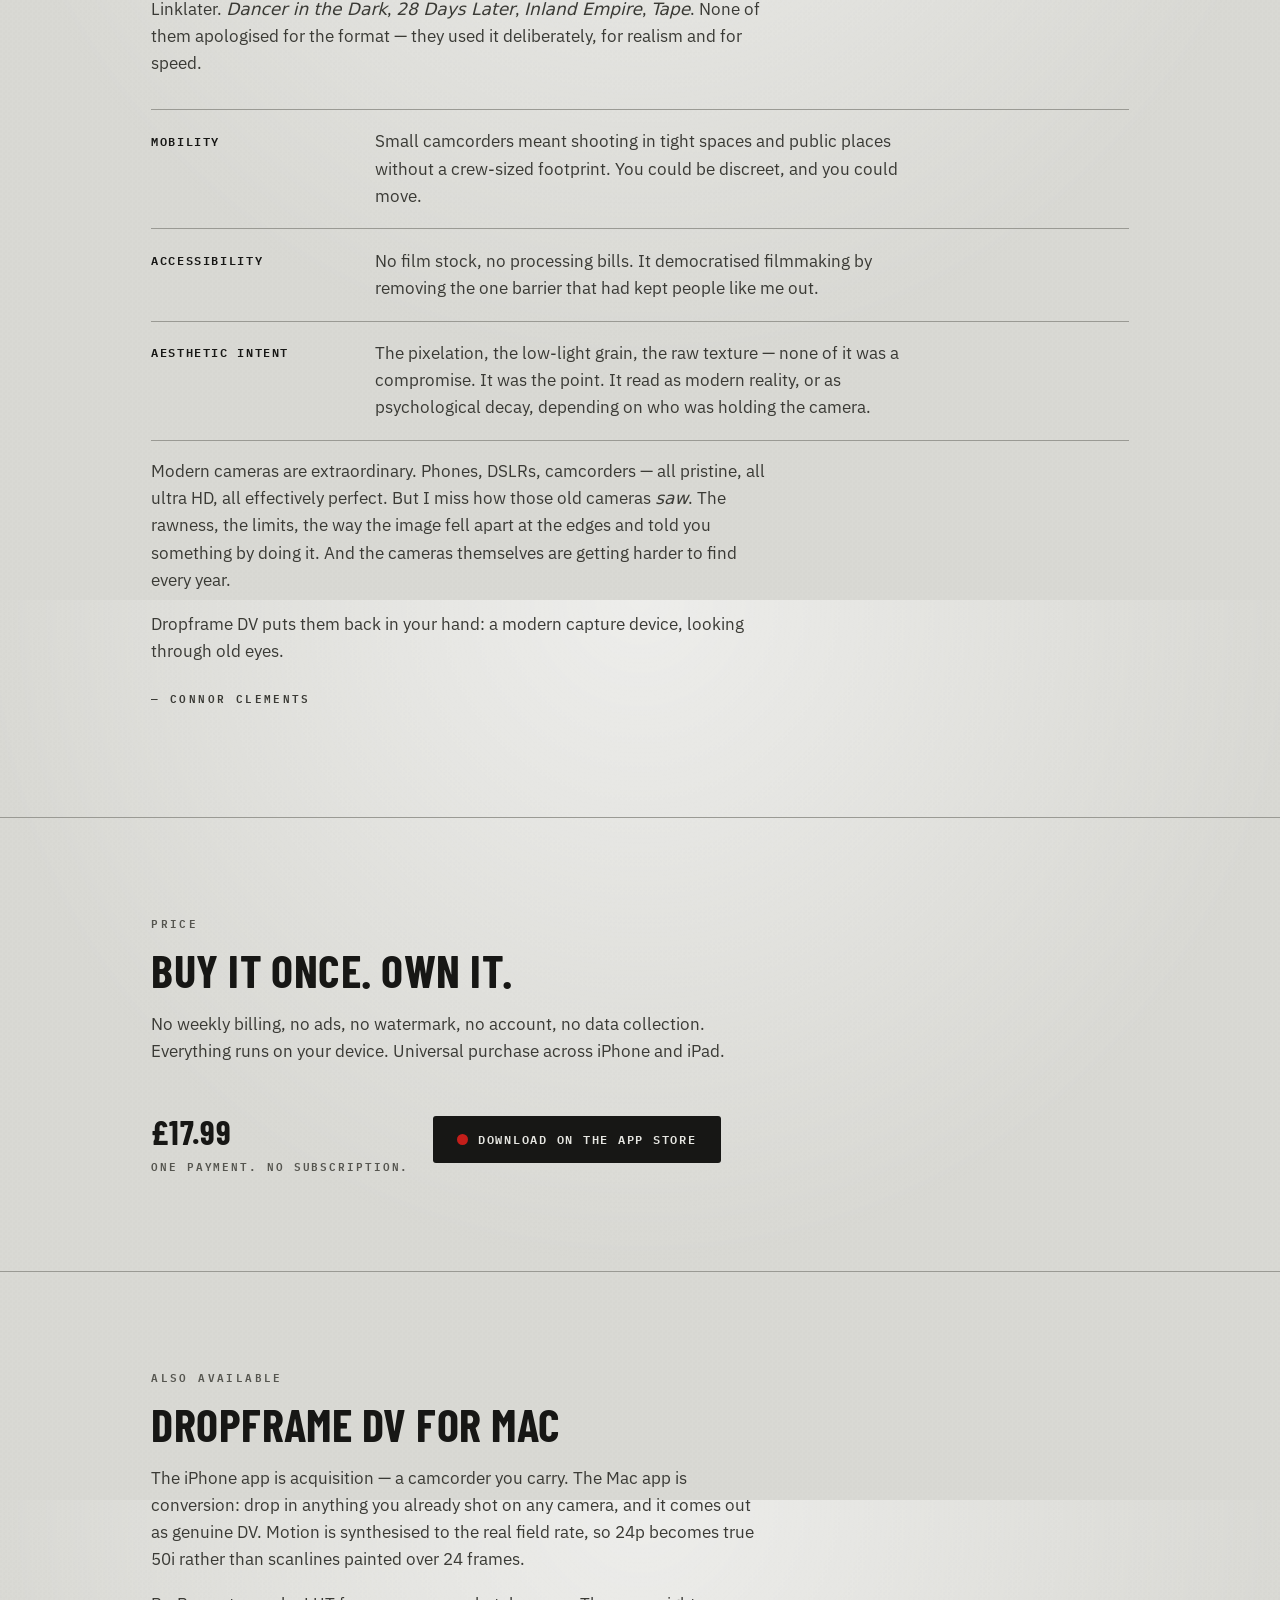
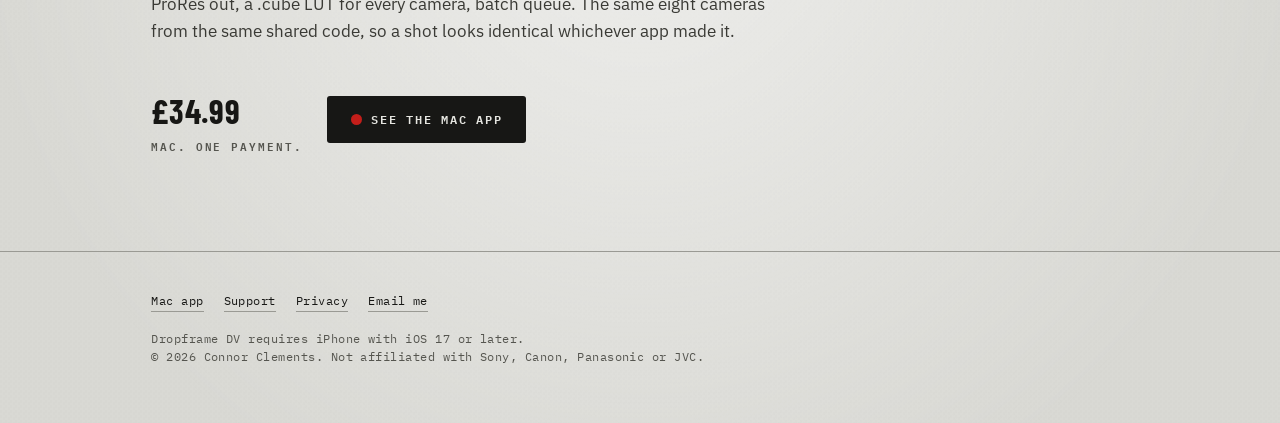
==== commit cead1e66: "Update index.html" ====
--- a/index.html
+++ b/index.html
@@ -20,7 +20,7 @@
 <body>
 <div class="status">
 <span class="dot"></span><span class="name">Dropframe DV</span>
-<span class="spacer"></span><span class="legend">MiniDV Camcorder</span>
+<span class="spacer"></span><a href="mac.html" class="legend" style="color:inherit;text-decoration:none;border-bottom:1px solid var(--shell-edge)">For Mac →</a>
 </div>
 <header class="hero"><div class="wrap">
 <div class="panel viewfinder">
@@ -101,8 +101,18 @@
 <div class="buy"><div class="price">£17.99<small>One payment. No subscription.</small></div>
 <a class="btn" href="#"><span class="key"></span>Download on the App Store</a></div>
 </div></section>
+<section class="section"><div class="wrap">
+<span class="legend">Also available</span>
+<h2>Dropframe DV for Mac</h2>
+<p>The iPhone app is acquisition — a camcorder you carry. The Mac app is conversion: drop in anything you already shot on any camera, and it comes out as genuine DV. Motion is synthesised to the real field rate, so 24p becomes true 50i rather than scanlines painted over 24 frames.</p>
+<p>ProRes out, a .cube LUT for every camera, batch queue. The same eight cameras from the same shared code, so a shot looks identical whichever app made it.</p>
+<div class="buy">
+<div class="price">£34.99<small>Mac. One payment.</small></div>
+<a class="btn" href="mac.html"><span class="key"></span>See the Mac app</a>
+</div>
+</div></section>
 <footer class="foot"><div class="wrap">
-<div class="links"><a href="support.html">Support</a><a href="privacy.html">Privacy</a><a class="mailme" href="#">Email me</a></div>
+<div class="links"><a href="mac.html">Mac app</a><a href="support.html">Support</a><a href="privacy.html">Privacy</a><a class="mailme" href="#">Email me</a></div>
 <div>Dropframe DV requires iPhone with iOS 17 or later.</div>
 <div>&copy; 2026 Connor Clements. Not affiliated with Sony, Canon, Panasonic or JVC.</div>
 </div></footer>
--- a/styles.css
+++ b/styles.css
@@ -111,3 +111,22 @@
 .doc ul { padding-left: 1.1rem; }
 .doc li { margin-bottom: .4rem; }
 .doc .updated { font-family: "IBM Plex Mono", monospace; font-size: .74rem; color: var(--ink-soft); }
+
+/* ---------- Screenshots ----------
+   Presented in a recessed frame so they read as a screen sitting in the page
+   rather than as loose images floating on the chassis colour. */
+.shot { margin: 2rem 0 0; }
+.shot img {
+  display: block; width: 100%; height: auto;
+  border-radius: 4px; background: var(--tape);
+  box-shadow: 0 0 0 1px var(--shell-edge), 0 10px 30px rgba(0,0,0,.16);
+}
+.shot figcaption {
+  margin-top: .7rem; max-width: 58ch;
+  font-family: "IBM Plex Mono", monospace;
+  font-size: .72rem; line-height: 1.55; color: var(--ink-soft);
+}
+@media (max-width: 620px) {
+  .shot { margin-top: 1.4rem; }
+  .shot figcaption { font-size: .68rem; }
+}
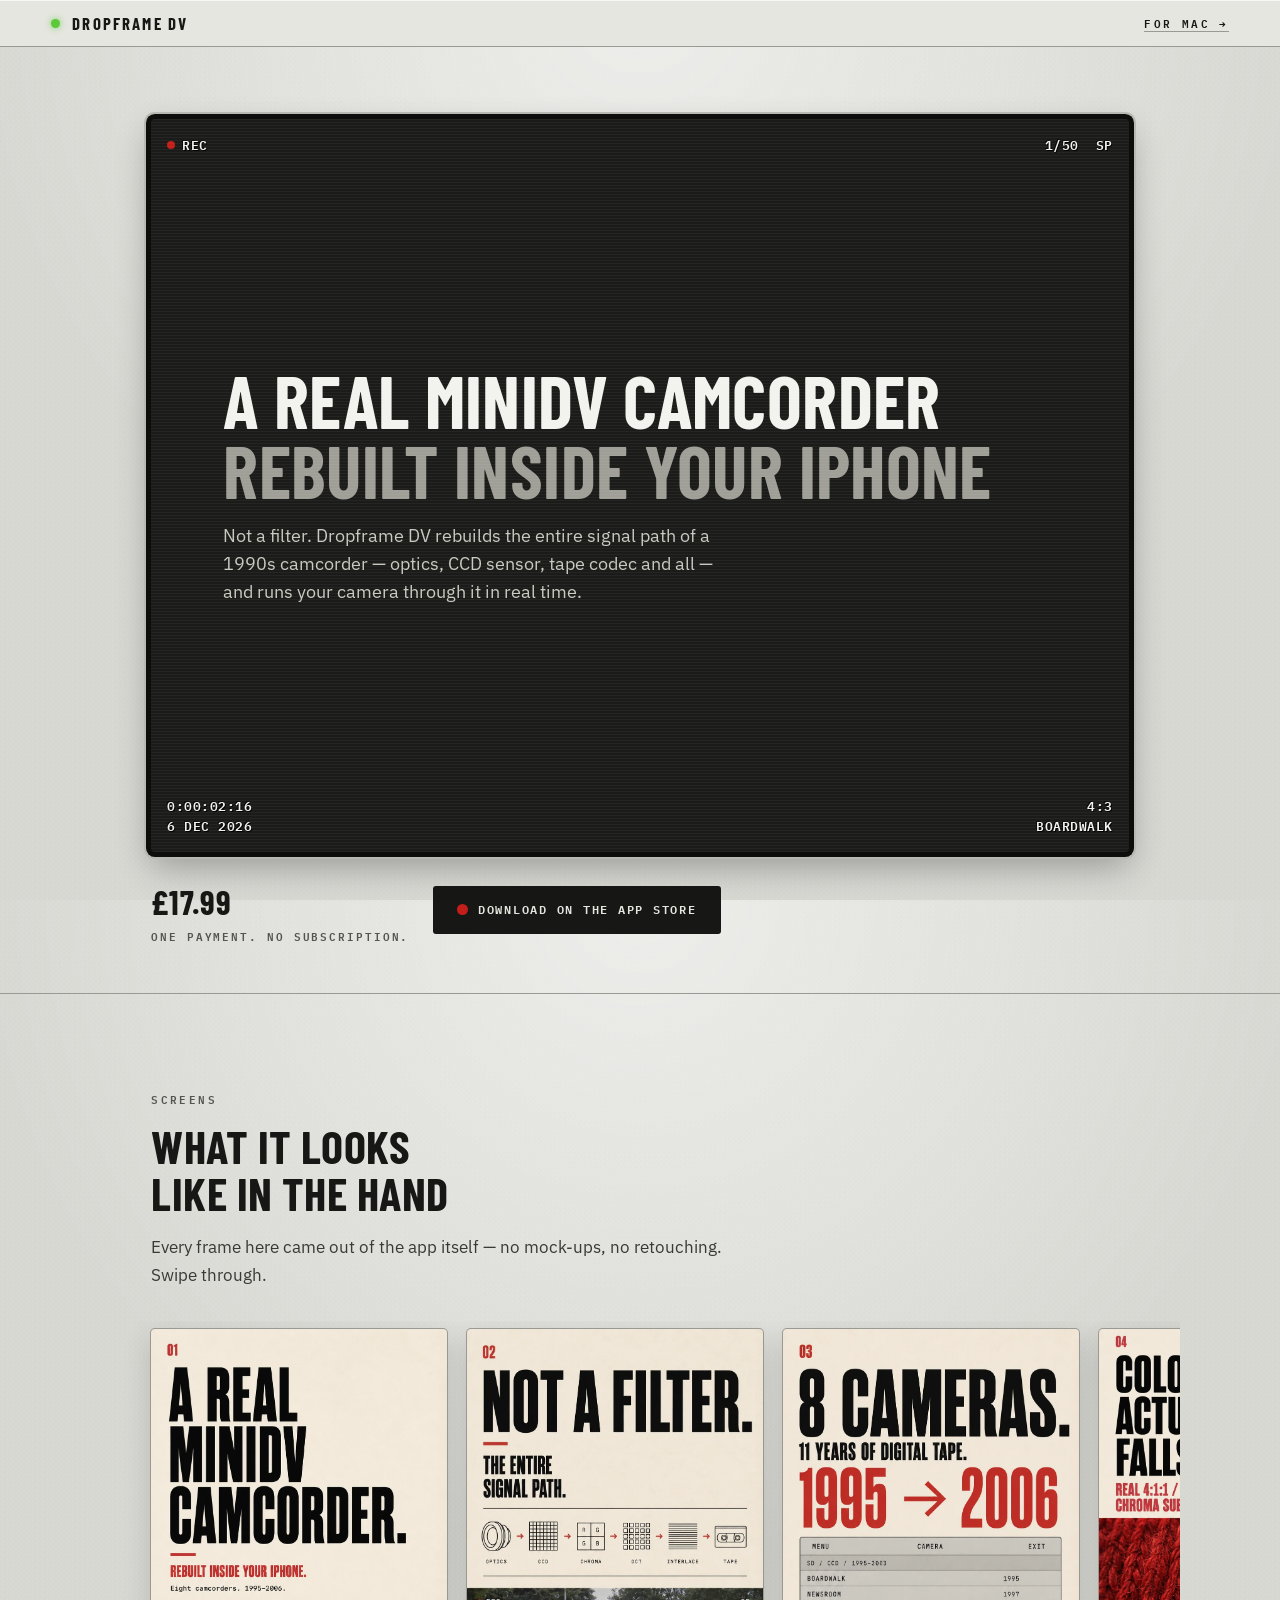
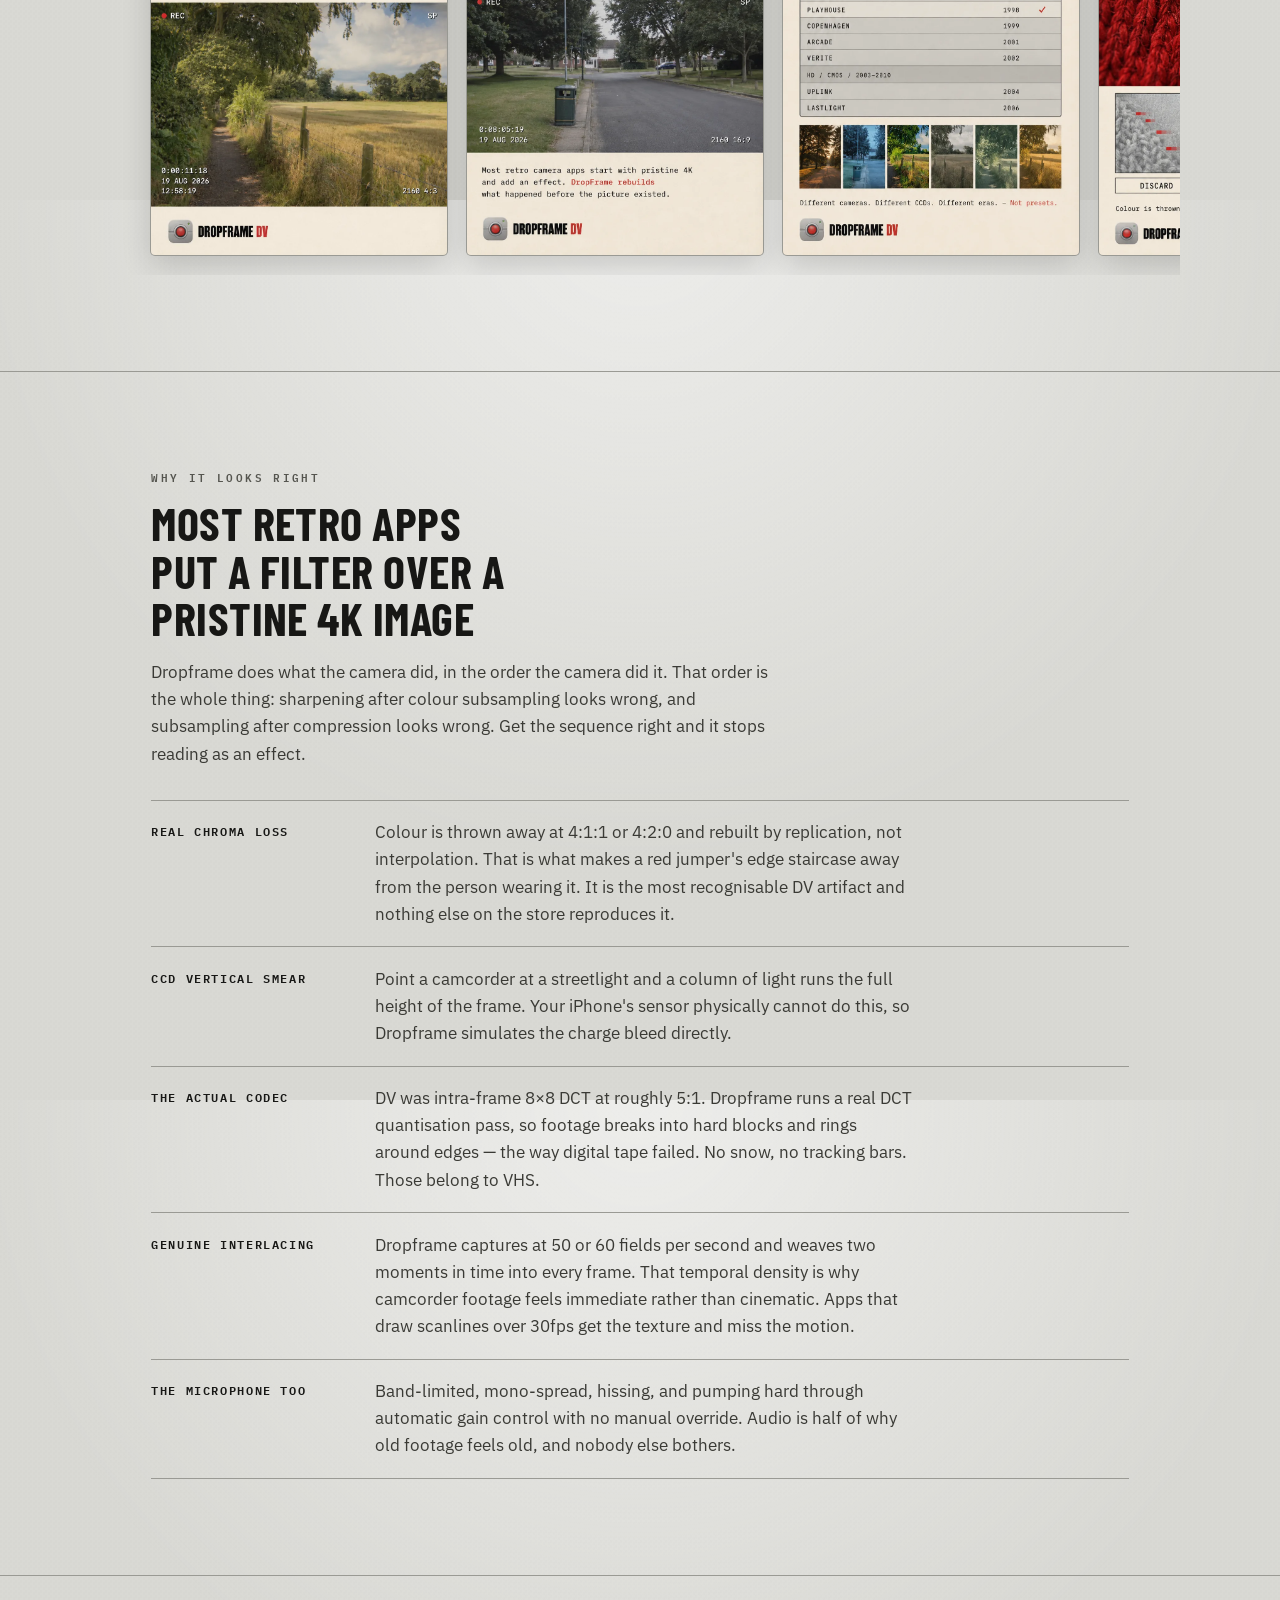
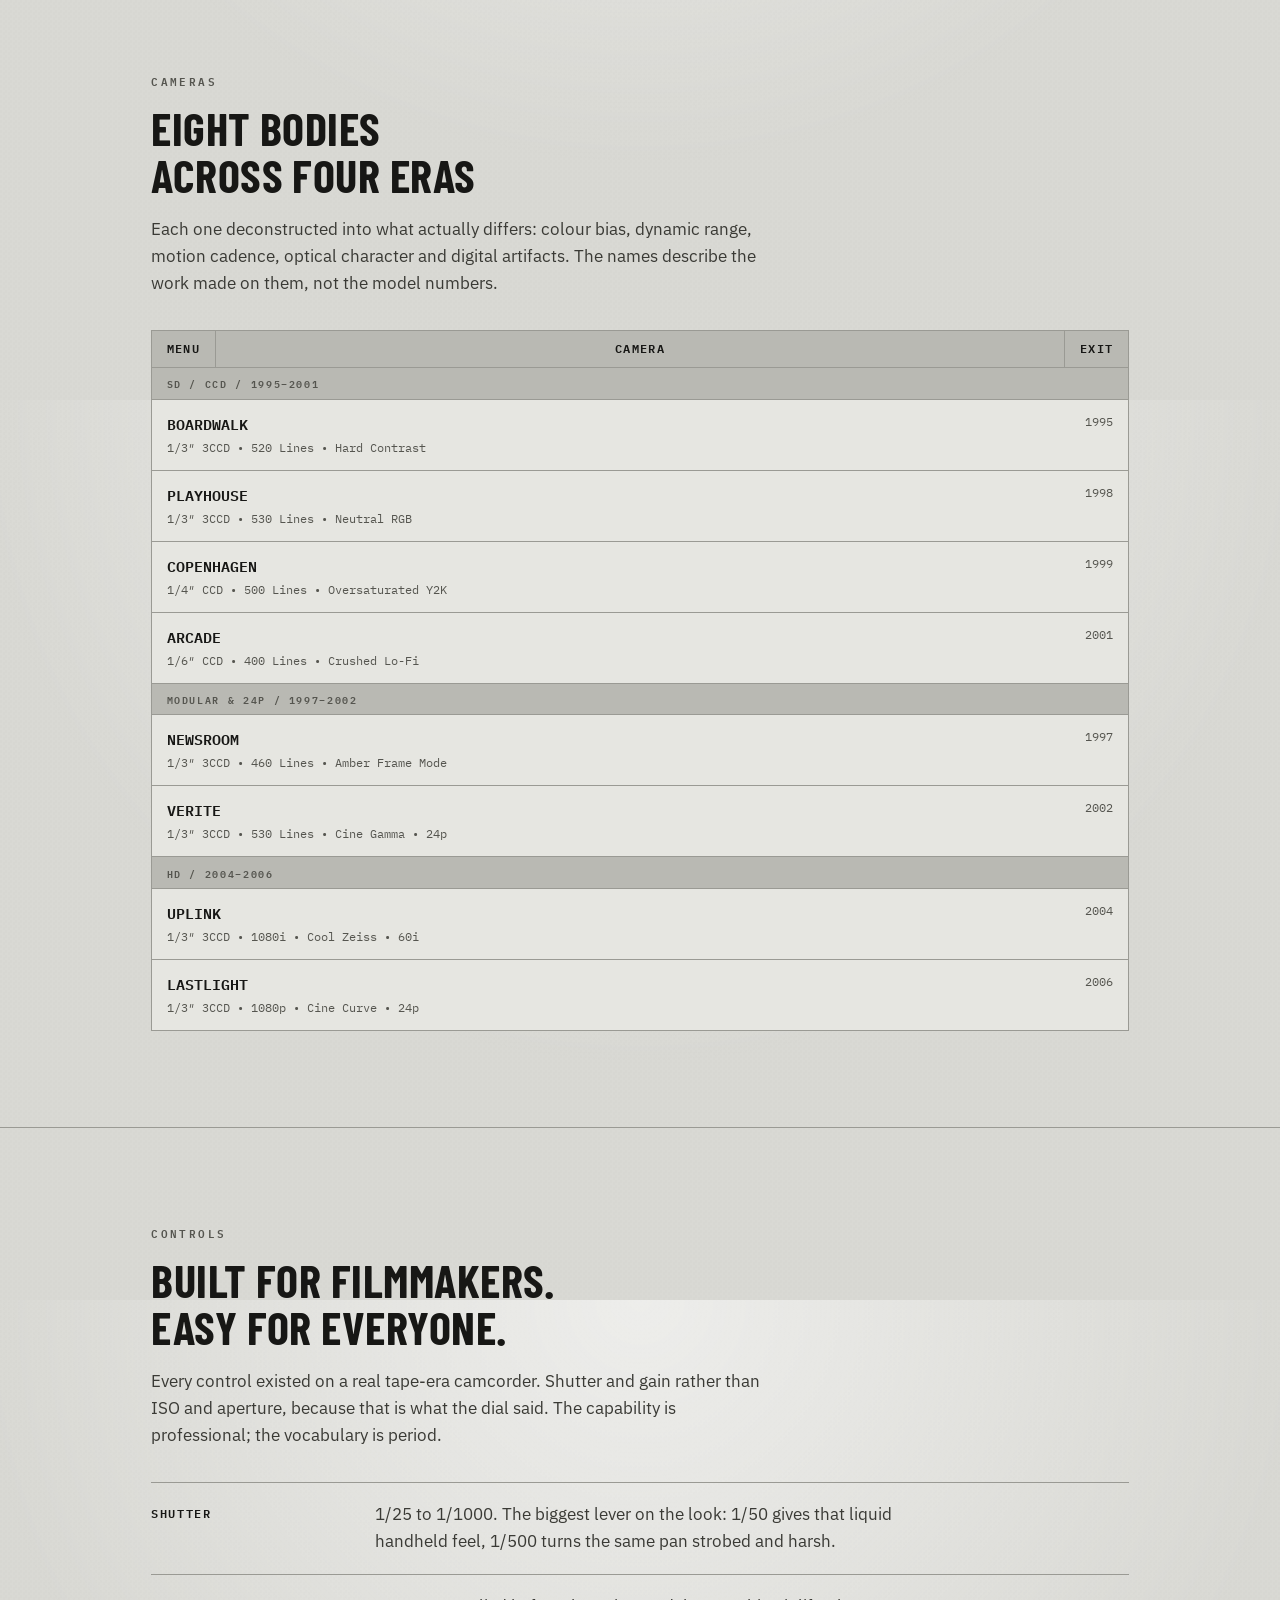
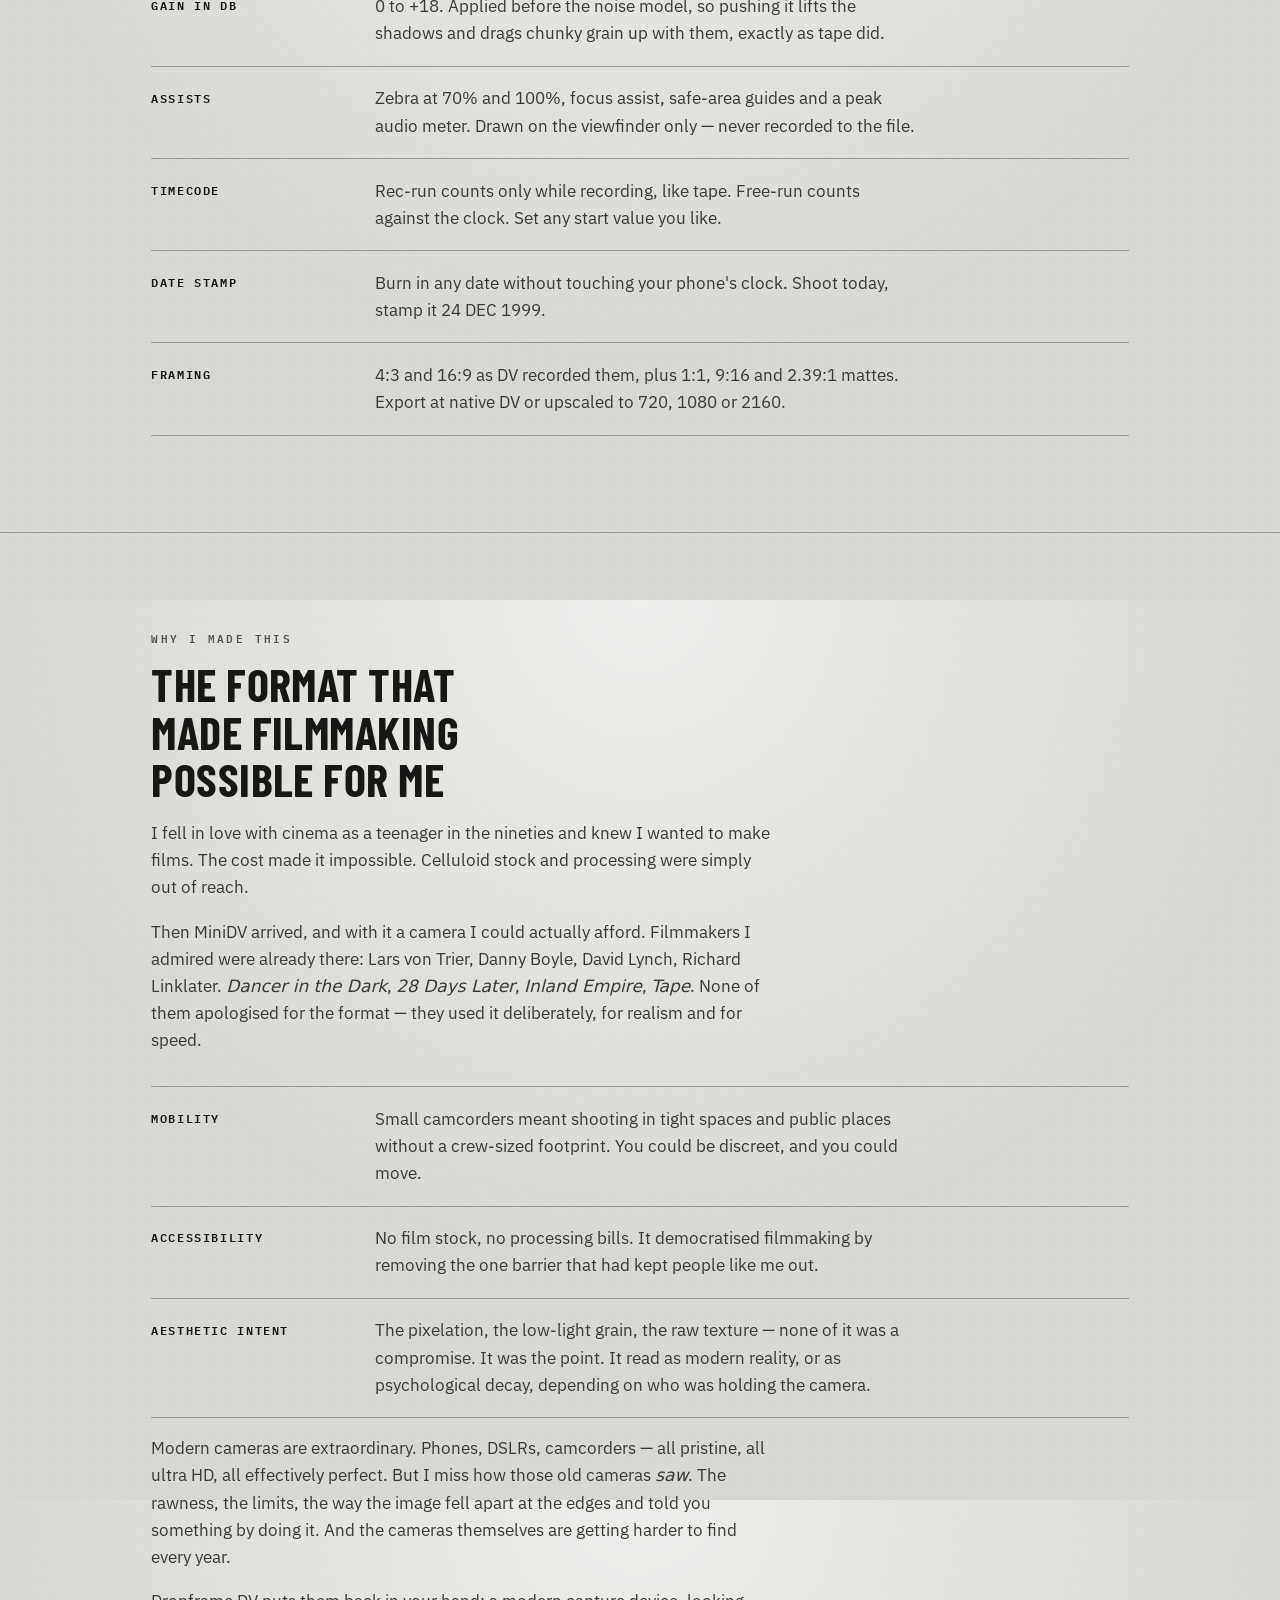
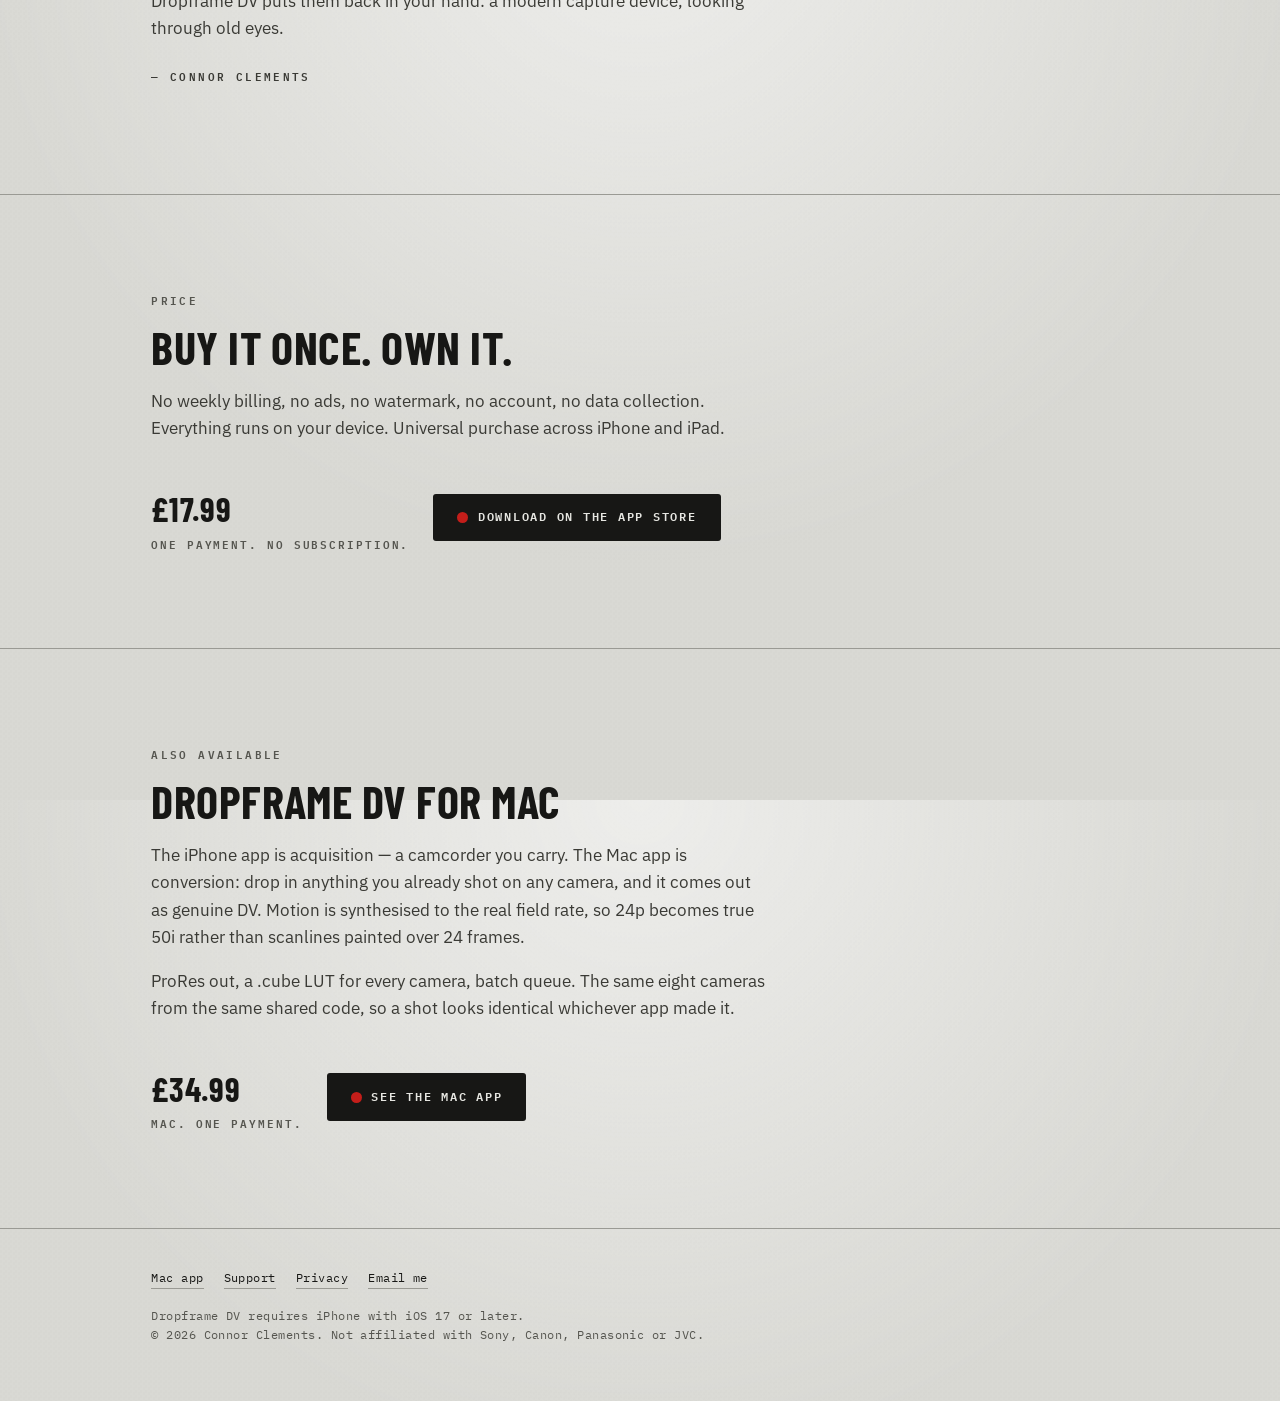
==== commit ba4e62b8: "Add swipeable screenshot strip after the hero" ====
--- a/index.html
+++ b/index.html
@@ -36,6 +36,23 @@
 <a class="btn" href="#"><span class="key"></span>Download on the App Store</a>
 </div>
 </div></header>
+<section class="section"><div class="wrap">
+<span class="legend">Screens</span>
+<h2>What it looks like in the hand</h2>
+<p>Every frame here came out of the app itself — no mock-ups, no retouching. Swipe through.</p>
+<div class="strip" role="region" aria-label="Dropframe DV screenshots" tabindex="0">
+<figure><img src="shots/card-01-camcorder.webp" alt="A real MiniDV camcorder, rebuilt inside your iPhone — a countryside path in the viewfinder with REC, timecode and date burn-in" width="941" height="1672" loading="lazy" decoding="async"></figure>
+<figure><img src="shots/card-02-signal-path.webp" alt="Not a filter — the entire signal path: optics, CCD, chroma, DCT, interlace, tape" width="941" height="1672" loading="lazy" decoding="async"></figure>
+<figure><img src="shots/card-03-eight-cameras.webp" alt="Eight cameras across eleven years of digital tape, 1995 to 2006, shown in the camera menu with six look thumbnails" width="941" height="1672" loading="lazy" decoding="async"></figure>
+<figure><img src="shots/card-04-chroma.webp" alt="Real 4:1:1 and 4:2:0 chroma subsampling — colour staircasing away from the edge of a red knitted jumper" width="941" height="1672" loading="lazy" decoding="async"></figure>
+<figure><img src="shots/card-05-ccd-smear.webp" alt="CCD charge bleed — a column of light running the full height of a night street scene from a single streetlight" width="941" height="1672" loading="lazy" decoding="async"></figure>
+<figure><img src="shots/card-06-dct.webp" alt="Real 8×8 DCT quantisation — hard blocks and edge ringing across dense architectural detail" width="941" height="1672" loading="lazy" decoding="async"></figure>
+<figure><img src="shots/card-07-interlace.webp" alt="Genuine 50 and 60 field interlacing — a skateboarder woven from two moments in a single frame" width="941" height="1672" loading="lazy" decoding="async"></figure>
+<figure><img src="shots/card-08-controls.webp" alt="The exposure and display menus — shutter, gain in dB, zebra, focus assist, timecode and date burn-in" width="941" height="1672" loading="lazy" decoding="async"></figure>
+<figure><img src="shots/card-09-native-sd.webp" alt="Native standard definition on purpose — 720×576 PAL and 720×480 NTSC, with frame size and resolution menus" width="941" height="1672" loading="lazy" decoding="async"></figure>
+<figure><img src="shots/card-10-one-payment.webp" alt="Own the camera, not another subscription — one payment, no ads, no watermark, no account, no data collection" width="941" height="1672" loading="lazy" decoding="async"></figure>
+</div>
+</div></section>
 <section class="section"><div class="wrap">
 <span class="legend">Why it looks right</span>
 <h2>Most retro apps put a filter over a pristine 4K image</h2>
--- a/styles.css
+++ b/styles.css
@@ -130,3 +130,35 @@
   .shot { margin-top: 1.4rem; }
   .shot figcaption { font-size: .68rem; }
 }
+
+/* ---------- Card strip ----------
+   The App Store cards in a horizontal scroll-snap rail. The row runs past the
+   wrap on both sides so it reads as continuing beyond the page margin, which
+   is the affordance that says "keep going" without a caption saying it. */
+.strip {
+  margin: 2rem calc(var(--gutter) * -1) 0;
+  padding: .5rem var(--gutter) 1.25rem;
+  display: flex;
+  gap: clamp(.75rem, 2vw, 1.25rem);
+  overflow-x: auto;
+  overscroll-behavior-x: contain;
+  scroll-snap-type: x mandatory;
+  scroll-padding-left: var(--gutter);
+  -webkit-overflow-scrolling: touch;
+  scrollbar-width: thin;
+  scrollbar-color: var(--shell-edge) transparent;
+}
+.strip::-webkit-scrollbar { height: 8px; }
+.strip::-webkit-scrollbar-track { background: transparent; }
+.strip::-webkit-scrollbar-thumb { background: var(--shell-edge); border-radius: 4px; }
+.strip:focus-visible { outline: 3px solid var(--rec); outline-offset: 2px; }
+.strip figure { margin: 0; flex: 0 0 auto; scroll-snap-align: start; }
+.strip img {
+  display: block;
+  width: clamp(210px, 44vw, 296px);
+  height: auto;
+  aspect-ratio: 941 / 1672;
+  border-radius: 4px;
+  background: var(--shell-hi);
+  box-shadow: 0 0 0 1px var(--shell-edge), 0 10px 30px rgba(0,0,0,.16);
+}
